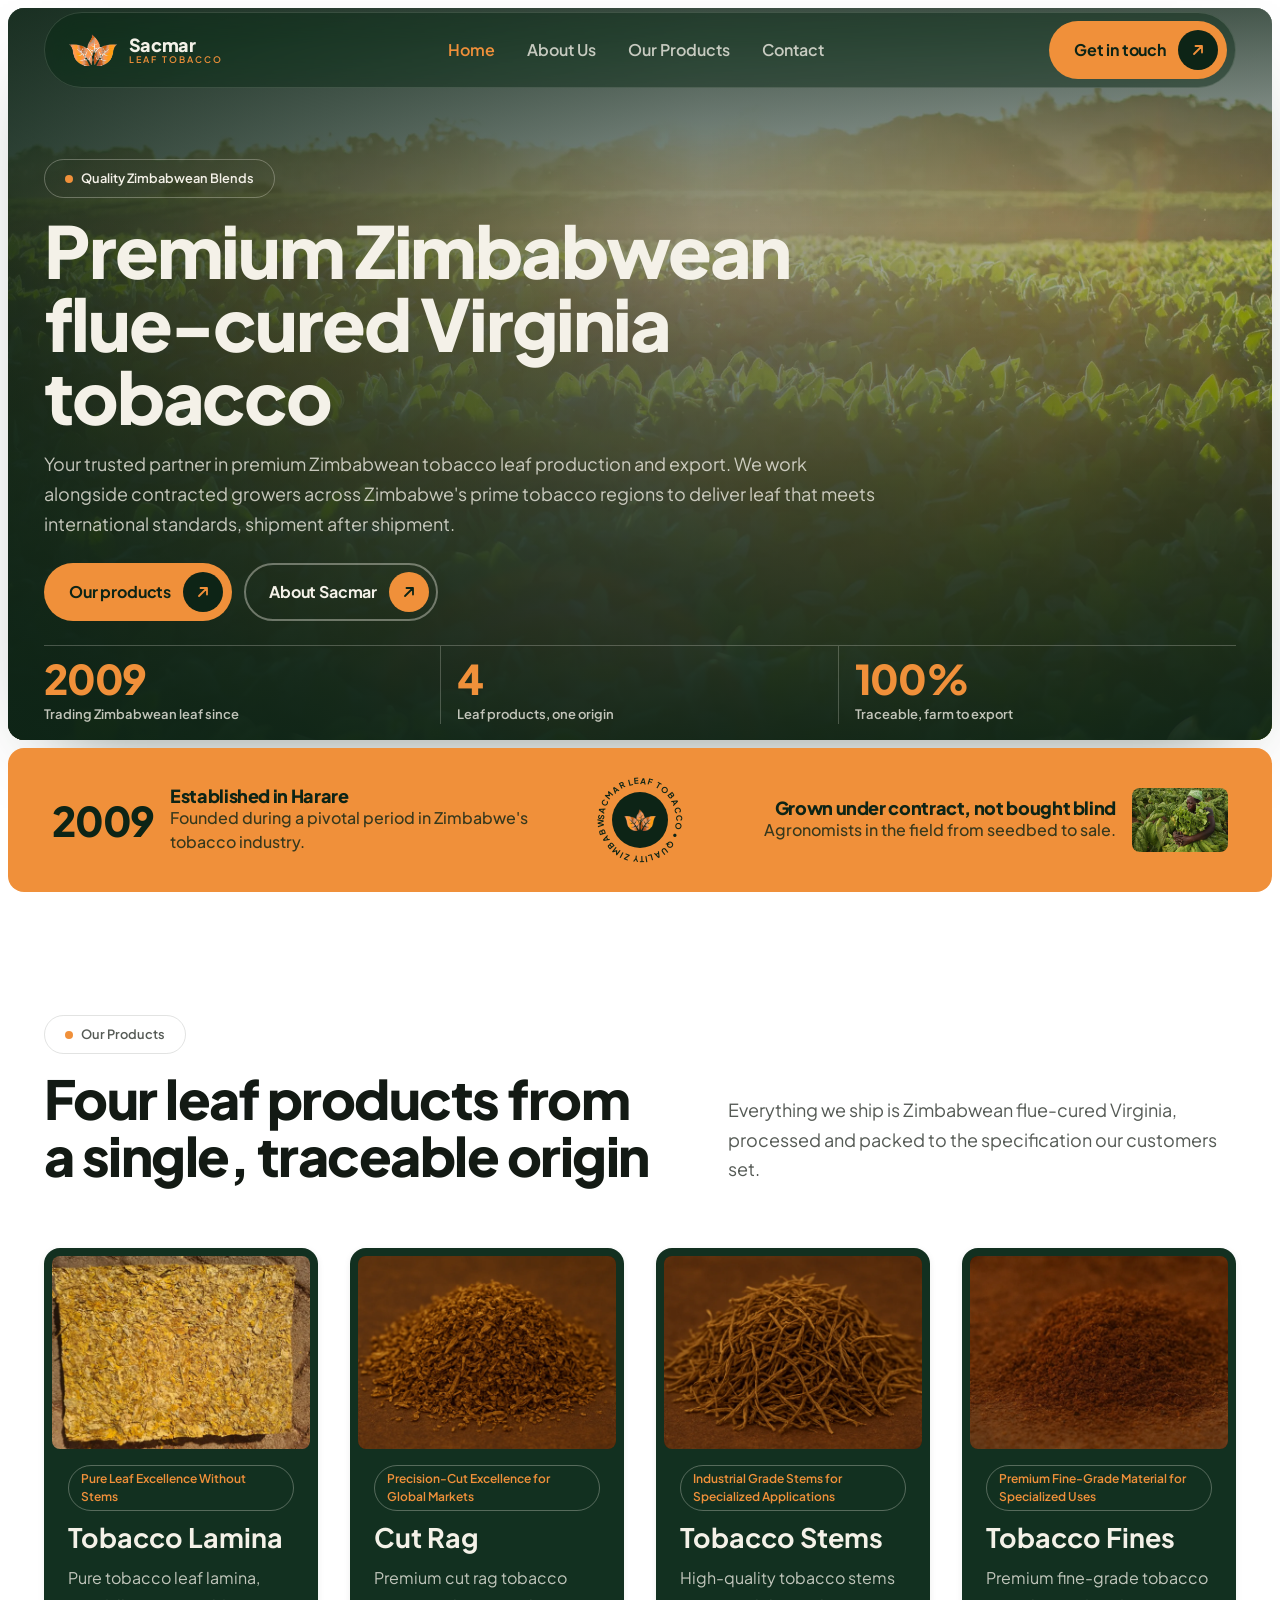
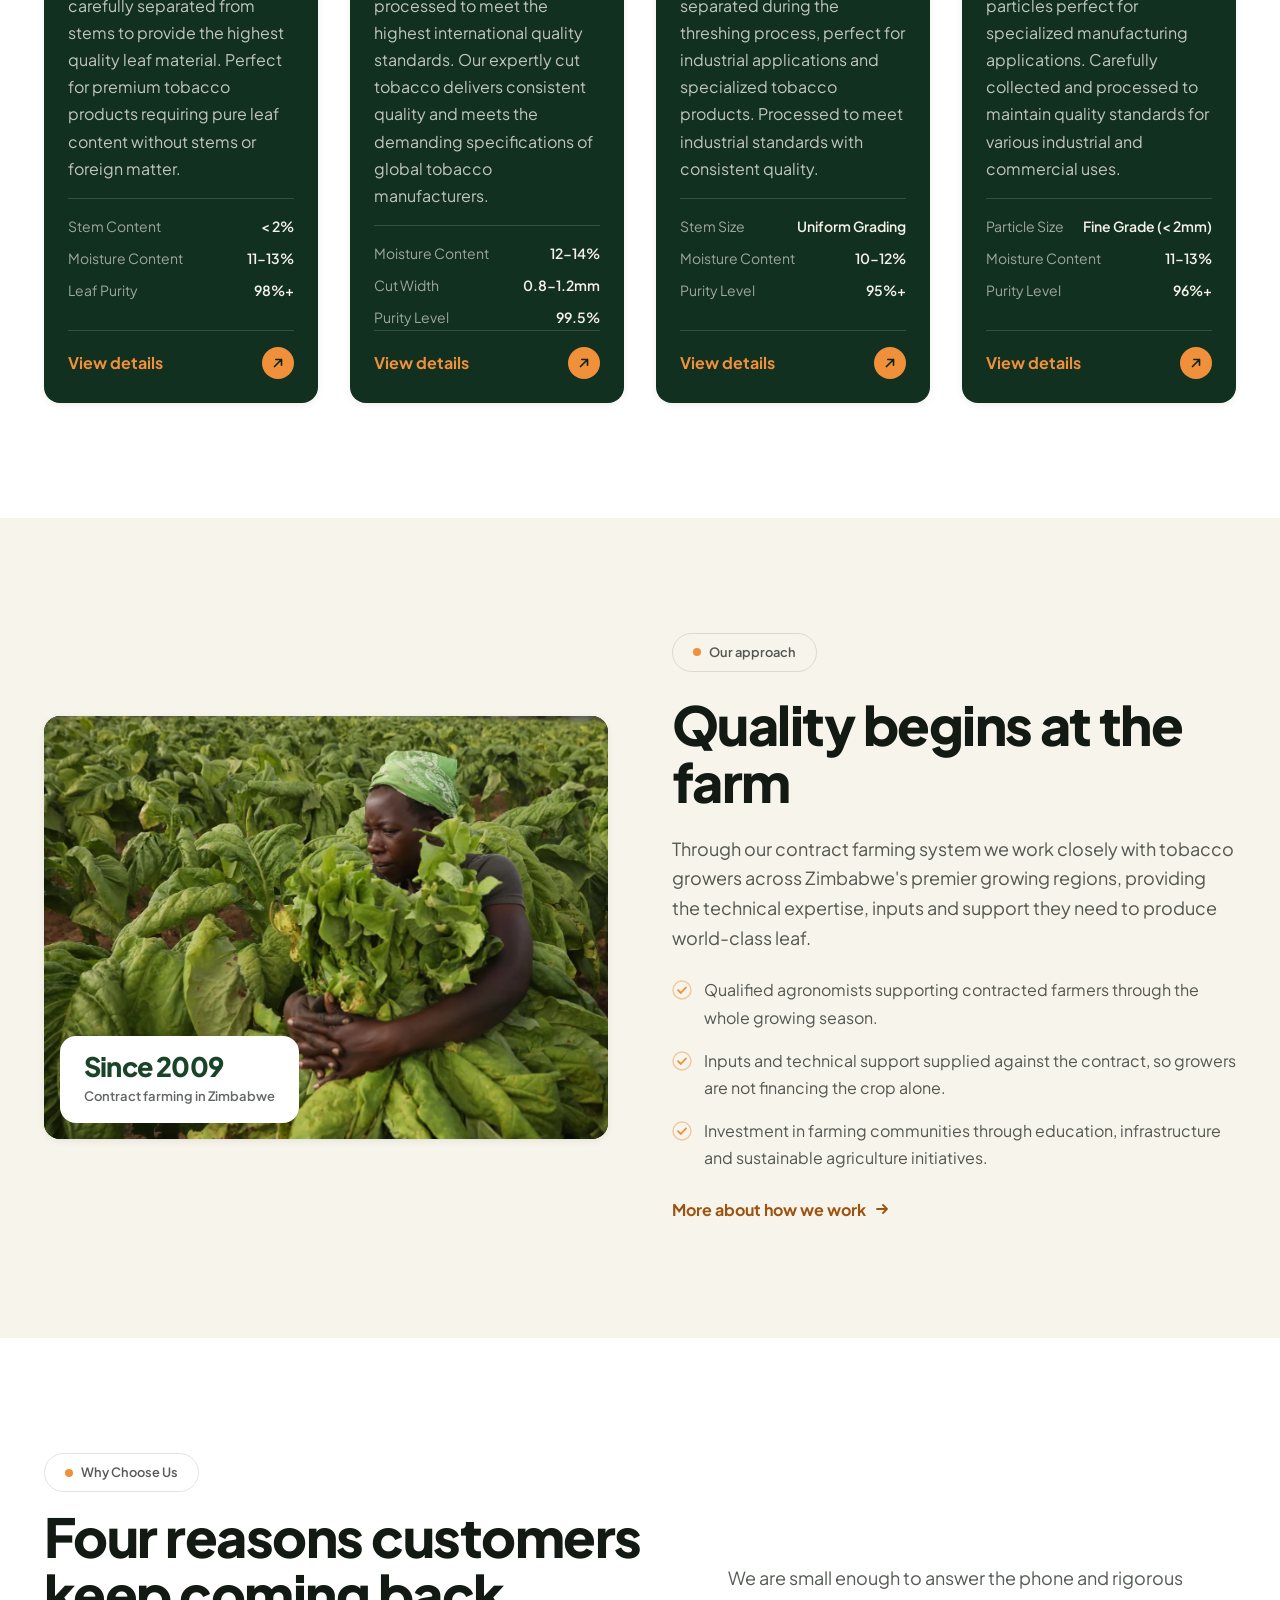
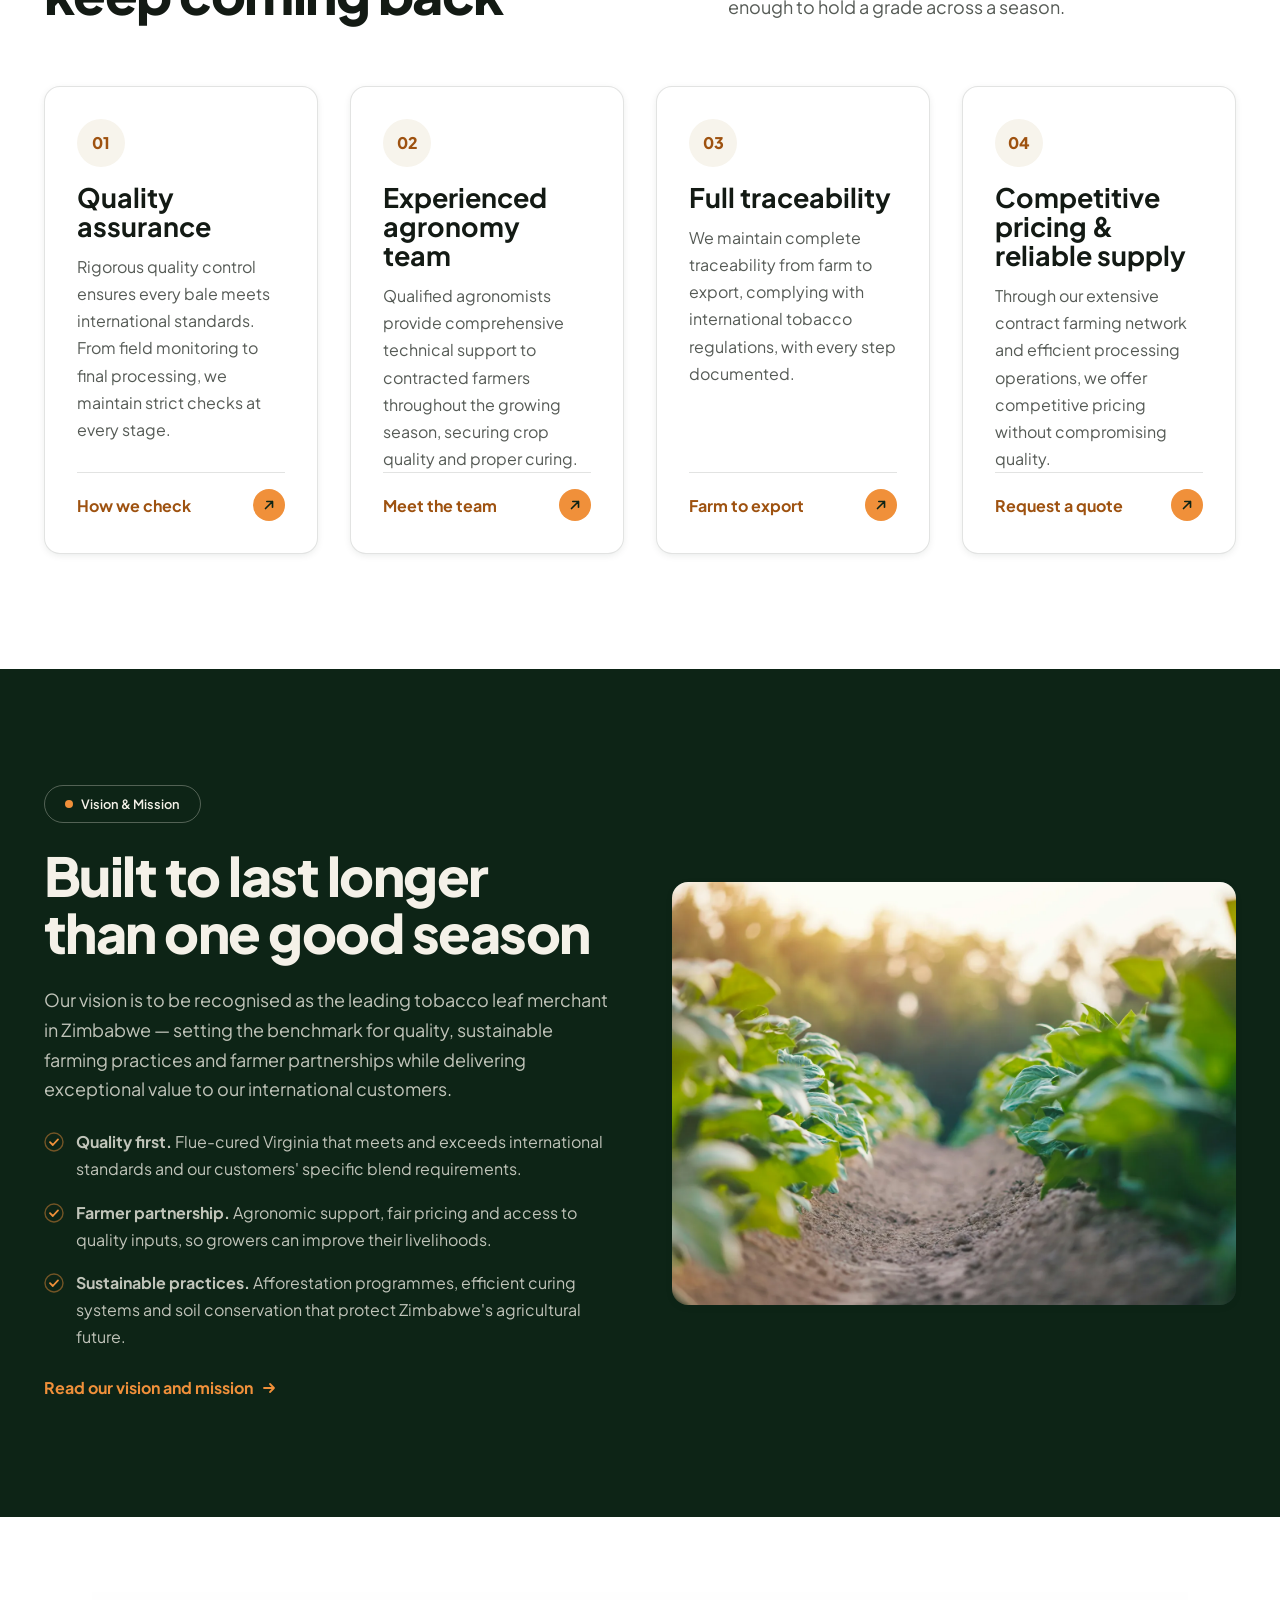
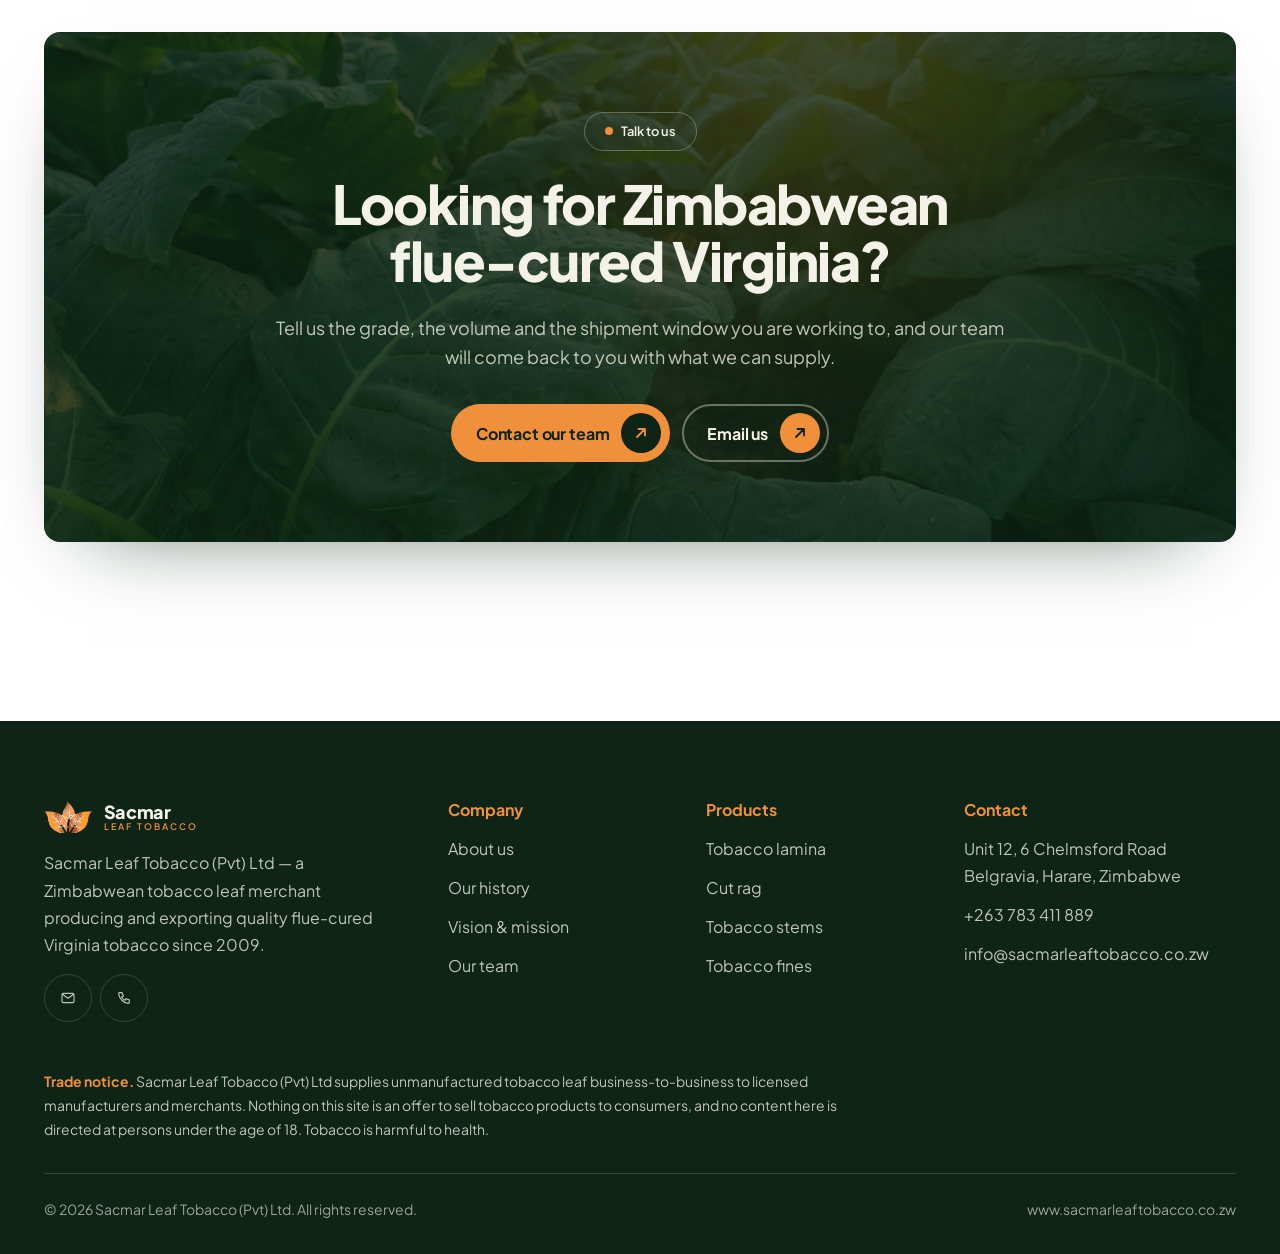
==== index.html @ 5bb14a69 "Sacmar Leaf Tobacco marketing site Static, dependency-free site (no build step). Eight pages: home, " ====
<!DOCTYPE html>
<html lang="en">
<head>
<meta charset="utf-8">
<meta name="viewport" content="width=device-width, initial-scale=1">
<title>Sacmar Leaf Tobacco — Quality Zimbabwean Blends</title>
<meta name="description" content="Sacmar Leaf Tobacco (Pvt) Ltd produces and exports premium Zimbabwean flue-cured Virginia tobacco — lamina, cut rag, stems and fines — through a contracted grower network. Established 2009.">
<meta name="theme-color" content="#0d2416">
<link rel="icon" href="assets/img/favicon.ico" sizes="any">
<link rel="icon" href="assets/img/favicon-32.png" type="image/png" sizes="32x32">
<link rel="apple-touch-icon" href="assets/img/apple-touch-icon.png">
<meta property="og:title" content="Sacmar Leaf Tobacco — Quality Zimbabwean Blends">
<meta property="og:description" content="Sacmar Leaf Tobacco (Pvt) Ltd produces and exports premium Zimbabwean flue-cured Virginia tobacco — lamina, cut rag, stems and fines — through a contracted grower network. Established 2009.">
<meta property="og:type" content="website">
<meta property="og:image" content="assets/img/og-image.png">
<meta name="twitter:card" content="summary_large_image">
<link rel="preconnect" href="https://fonts.googleapis.com">
<link rel="preconnect" href="https://fonts.gstatic.com" crossorigin>
<link href="https://fonts.googleapis.com/css2?family=Plus+Jakarta+Sans:wght@400;500;600;700;800&display=swap" rel="stylesheet">
<link rel="stylesheet" href="assets/css/styles.css">
</head>
<body>
<a class="skip-link" href="#main">Skip to content</a>

<header class="site-header">
  <div class="wrap">
    <div class="header-inner">
      <a class="brand" href="index.html" aria-label="Sacmar Leaf Tobacco — home">
        <img class="brand__mark" src="assets/img/logo-light.png" alt="" width="51" height="34">
        <span class="brand__text">
          <span class="brand__name">Sacmar</span>
          <span class="brand__sub">LEAF TOBACCO</span>
        </span>
      </a>
      <nav class="nav" aria-label="Primary">
        <a href="index.html" aria-current="page">Home</a>
        <a href="about.html">About Us</a>
        <a href="products.html">Our Products</a>
        <a href="contact.html">Contact</a>
      </nav>
      <a class="btn btn--ember header-cta" href="contact.html">Get in touch <span class="btn__ic"><svg width="14" height="14" viewBox="0 0 16 16" fill="none" aria-hidden="true"><path d="M4 12 12 4M12 4H5.5M12 4v6.5" stroke="currentColor" stroke-width="1.8" stroke-linecap="round" stroke-linejoin="round"/></svg></span></a>
      <button class="nav-toggle" type="button" aria-label="Menu" aria-expanded="false" aria-controls="mobile-nav"><span></span></button>
    </div>
  </div>
</header>

<nav class="mobile-nav" id="mobile-nav" aria-label="Mobile" aria-hidden="true">
  <a href="index.html">Home</a>
  <a href="about.html">About Us</a>
  <a href="products.html">Our Products</a>
  <a href="contact.html">Contact</a>
  <a class="btn btn--ember" href="contact.html">Get in touch <span class="btn__ic"><svg width="14" height="14" viewBox="0 0 16 16" fill="none" aria-hidden="true"><path d="M4 12 12 4M12 4H5.5M12 4v6.5" stroke="currentColor" stroke-width="1.8" stroke-linecap="round" stroke-linejoin="round"/></svg></span></a>
</nav>

<main id="main">

<div class="hero-stack">
<section class="hero">
  <div class="hero__panel">
    <picture>
      <source srcset="assets/img/photo/hero-field.webp" type="image/webp">
      <img class="hero__img" src="assets/img/photo/hero-field.jpg" alt="Tobacco crop at sunrise in Zimbabwe" width="2000" height="1125" fetchpriority="high">
    </picture>
    <div class="hero__scrim"></div>

    <div class="hero__body wrap">
      <span class="pill pill--onDark reveal">Quality Zimbabwean Blends</span>
      <h1 class="h1 reveal" data-d="1">Premium Zimbabwean flue-cured Virginia tobacco</h1>
      <p class="lede reveal" data-d="2">Your trusted partner in premium Zimbabwean tobacco leaf production and export. We work alongside contracted growers across Zimbabwe's prime tobacco regions to deliver leaf that meets international standards, shipment after shipment.</p>
      <div class="hero__actions reveal" data-d="3">
        <a class="btn btn--ember" href="products.html">Our products <span class="btn__ic"><svg width="14" height="14" viewBox="0 0 16 16" fill="none" aria-hidden="true"><path d="M4 12 12 4M12 4H5.5M12 4v6.5" stroke="currentColor" stroke-width="1.8" stroke-linecap="round" stroke-linejoin="round"/></svg></span></a>
        <a class="btn btn--outline" href="about.html">About Sacmar <span class="btn__ic"><svg width="14" height="14" viewBox="0 0 16 16" fill="none" aria-hidden="true"><path d="M4 12 12 4M12 4H5.5M12 4v6.5" stroke="currentColor" stroke-width="1.8" stroke-linecap="round" stroke-linejoin="round"/></svg></span></a>
      </div>
      <div class="statrail reveal" data-d="4">
        <div class="statrail__cell"><span class="statrail__n">2009</span><span class="statrail__l">Trading Zimbabwean leaf since</span></div>
        <div class="statrail__cell"><span class="statrail__n">4</span><span class="statrail__l">Leaf products, one origin</span></div>
        <div class="statrail__cell"><span class="statrail__n">100%</span><span class="statrail__l">Traceable, farm to export</span></div>
      </div>
    </div>


  </div>
</section>

<section class="band">
  <div class="wrap">
    <div class="band__inner">
      <div class="band__item">
        <span class="band__figure">2009</span>
        <div>
          <h3>Established in Harare</h3>
          <p>Founded during a pivotal period in Zimbabwe's tobacco industry.</p>
        </div>
      </div>

      <div class="seal" aria-hidden="true">
        <svg class="seal__ring" viewBox="0 0 106 106">
          <defs><path id="sealpath" d="M53,53 m-40,0 a40,40 0 1,1 80,0 a40,40 0 1,1 -80,0"/></defs>
          <text><textPath href="#sealpath" startOffset="0%">SACMAR LEAF TOBACCO • QUALITY ZIMBABWEAN BLENDS • </textPath></text>
        </svg>
        <div class="seal__core"><img src="assets/img/logo.webp" alt="" width="36" height="24"></div>
      </div>

      <div class="band__item band__item--end band__item--link">
        <div>
          <h3><a href="about.html">Grown under contract, not bought blind</a></h3>
          <p>Agronomists in the field from seedbed to sale.</p>
        </div>
        <picture>
          <source srcset="assets/img/photo/grower.webp" type="image/webp">
          <img class="band__thumb" src="assets/img/photo/grower.jpg" alt="" loading="lazy" width="1300" height="975">
        </picture>
      </div>
    </div>
  </div>
</section>
</div>

<section class="section bg-paper" id="products">
  <div class="wrap">
    <div class="sec-head sec-head--row">
      <div>
        <span class="pill reveal">Our Products</span>
        <h2 class="h2 reveal" data-d="1" style="margin-top:1rem">Four leaf products from a single, traceable origin</h2>
      </div>
      <p class="lede sec-head__aside reveal" data-d="2">Everything we ship is Zimbabwean flue-cured Virginia, processed and packed to the specification our customers set.</p>
    </div>

    <div class="grid grid--4">
      <article class="pcard pcard--link reveal" data-d="0" id="lamina">
        <div class="pcard__media">
          <picture>
            <source srcset="assets/img/photo/prod-lamina.webp" type="image/webp">
            <img src="assets/img/photo/prod-lamina.jpg" alt="Tobacco Lamina" loading="lazy" width="1100" height="825">
          </picture>
        </div>
        <div class="pcard__body">
          <span class="pcard__tag">Pure Leaf Excellence Without Stems</span>
          <h3><a class="stretch" href="product-lamina.html">Tobacco Lamina</a></h3>
          <p>Pure tobacco leaf lamina, carefully separated from stems to provide the highest quality leaf material. Perfect for premium tobacco products requiring pure leaf content without stems or foreign matter.</p>
          <dl><div><dt>Stem Content</dt><dd>< 2%</dd></div><div><dt>Moisture Content</dt><dd>11-13%</dd></div><div><dt>Leaf Purity</dt><dd>98%+</dd></div></dl>
          <span class="card__go"><span class="card__go-t">View details</span><span class="card__go-ic"><svg width="14" height="14" viewBox="0 0 16 16" fill="none" aria-hidden="true"><path d="M4 12 12 4M12 4H5.5M12 4v6.5" stroke="currentColor" stroke-width="1.9" stroke-linecap="round" stroke-linejoin="round"/></svg></span></span>
        </div>
      </article>
      <article class="pcard pcard--link reveal" data-d="1" id="cutrag">
        <div class="pcard__media">
          <picture>
            <source srcset="assets/img/photo/prod-cutrag.webp" type="image/webp">
            <img src="assets/img/photo/prod-cutrag.jpg" alt="Cut Rag" loading="lazy" width="1100" height="825">
          </picture>
        </div>
        <div class="pcard__body">
          <span class="pcard__tag">Precision-Cut Excellence for Global Markets</span>
          <h3><a class="stretch" href="product-cut-rag.html">Cut Rag</a></h3>
          <p>Premium cut rag tobacco processed to meet the highest international quality standards. Our expertly cut tobacco delivers consistent quality and meets the demanding specifications of global tobacco manufacturers.</p>
          <dl><div><dt>Moisture Content</dt><dd>12-14%</dd></div><div><dt>Cut Width</dt><dd>0.8-1.2mm</dd></div><div><dt>Purity Level</dt><dd>99.5%</dd></div></dl>
          <span class="card__go"><span class="card__go-t">View details</span><span class="card__go-ic"><svg width="14" height="14" viewBox="0 0 16 16" fill="none" aria-hidden="true"><path d="M4 12 12 4M12 4H5.5M12 4v6.5" stroke="currentColor" stroke-width="1.9" stroke-linecap="round" stroke-linejoin="round"/></svg></span></span>
        </div>
      </article>
      <article class="pcard pcard--link reveal" data-d="2" id="stems">
        <div class="pcard__media">
          <picture>
            <source srcset="assets/img/photo/prod-stems.webp" type="image/webp">
            <img src="assets/img/photo/prod-stems.jpg" alt="Tobacco Stems" loading="lazy" width="1100" height="825">
          </picture>
        </div>
        <div class="pcard__body">
          <span class="pcard__tag">Industrial Grade Stems for Specialized Applications</span>
          <h3><a class="stretch" href="product-stems.html">Tobacco Stems</a></h3>
          <p>High-quality tobacco stems separated during the threshing process, perfect for industrial applications and specialized tobacco products. Processed to meet industrial standards with consistent quality.</p>
          <dl><div><dt>Stem Size</dt><dd>Uniform Grading</dd></div><div><dt>Moisture Content</dt><dd>10-12%</dd></div><div><dt>Purity Level</dt><dd>95%+</dd></div></dl>
          <span class="card__go"><span class="card__go-t">View details</span><span class="card__go-ic"><svg width="14" height="14" viewBox="0 0 16 16" fill="none" aria-hidden="true"><path d="M4 12 12 4M12 4H5.5M12 4v6.5" stroke="currentColor" stroke-width="1.9" stroke-linecap="round" stroke-linejoin="round"/></svg></span></span>
        </div>
      </article>
      <article class="pcard pcard--link reveal" data-d="3" id="fines">
        <div class="pcard__media">
          <picture>
            <source srcset="assets/img/photo/prod-fines.webp" type="image/webp">
            <img src="assets/img/photo/prod-fines.jpg" alt="Tobacco Fines" loading="lazy" width="1100" height="825">
          </picture>
        </div>
        <div class="pcard__body">
          <span class="pcard__tag">Premium Fine-Grade Material for Specialized Uses</span>
          <h3><a class="stretch" href="product-fines.html">Tobacco Fines</a></h3>
          <p>Premium fine-grade tobacco particles perfect for specialized manufacturing applications. Carefully collected and processed to maintain quality standards for various industrial and commercial uses.</p>
          <dl><div><dt>Particle Size</dt><dd>Fine Grade (< 2mm)</dd></div><div><dt>Moisture Content</dt><dd>11-13%</dd></div><div><dt>Purity Level</dt><dd>96%+</dd></div></dl>
          <span class="card__go"><span class="card__go-t">View details</span><span class="card__go-ic"><svg width="14" height="14" viewBox="0 0 16 16" fill="none" aria-hidden="true"><path d="M4 12 12 4M12 4H5.5M12 4v6.5" stroke="currentColor" stroke-width="1.9" stroke-linecap="round" stroke-linejoin="round"/></svg></span></span>
        </div>
      </article>
    </div>
  </div>
</section>

<section class="section bg-cream">
  <div class="wrap">
    <div class="split">
      <div class="split__media reveal">
        <picture>
          <source srcset="assets/img/photo/grower.webp" type="image/webp">
          <img src="assets/img/photo/grower.jpg" alt="A contracted grower among the tobacco crop" loading="lazy" width="1300" height="975">
        </picture>
        <div class="chip"><b>Since 2009</b><span>Contract farming in Zimbabwe</span></div>
      </div>
      <div class="split__body">
        <span class="pill reveal">Our approach</span>
        <h2 class="h2 reveal" data-d="1">Quality begins at the farm</h2>
        <p class="lede reveal" data-d="2">Through our contract farming system we work closely with tobacco growers across Zimbabwe's premier growing regions, providing the technical expertise, inputs and support they need to produce world-class leaf.</p>
        <ul class="checks reveal" data-d="3">
          <li><svg width="20" height="20" viewBox="0 0 20 20" fill="none" aria-hidden="true"><circle cx="10" cy="10" r="9" stroke="currentColor" stroke-width="1.4" opacity=".45"/><path d="M6 10.2 8.8 13 14 7.4" stroke="currentColor" stroke-width="1.8" stroke-linecap="round" stroke-linejoin="round"/></svg><span>Qualified agronomists supporting contracted farmers through the whole growing season.</span></li>
          <li><svg width="20" height="20" viewBox="0 0 20 20" fill="none" aria-hidden="true"><circle cx="10" cy="10" r="9" stroke="currentColor" stroke-width="1.4" opacity=".45"/><path d="M6 10.2 8.8 13 14 7.4" stroke="currentColor" stroke-width="1.8" stroke-linecap="round" stroke-linejoin="round"/></svg><span>Inputs and technical support supplied against the contract, so growers are not financing the crop alone.</span></li>
          <li><svg width="20" height="20" viewBox="0 0 20 20" fill="none" aria-hidden="true"><circle cx="10" cy="10" r="9" stroke="currentColor" stroke-width="1.4" opacity=".45"/><path d="M6 10.2 8.8 13 14 7.4" stroke="currentColor" stroke-width="1.8" stroke-linecap="round" stroke-linejoin="round"/></svg><span>Investment in farming communities through education, infrastructure and sustainable agriculture initiatives.</span></li>
        </ul>
        <p class="reveal" data-d="4"><a class="link-arrow" href="about.html">More about how we work <svg width="16" height="16" viewBox="0 0 16 16" fill="none" aria-hidden="true"><path d="M3 8h10m0 0-4-4m4 4-4 4" stroke="currentColor" stroke-width="1.8" stroke-linecap="round" stroke-linejoin="round"/></svg></a></p>
      </div>
    </div>
  </div>
</section>

<section class="section bg-paper">
  <div class="wrap">
    <div class="sec-head sec-head--row">
      <div>
        <span class="pill reveal">Why Choose Us</span>
        <h2 class="h2 reveal" data-d="1" style="margin-top:1rem">Four reasons customers keep coming back</h2>
      </div>
      <p class="lede sec-head__aside reveal" data-d="2">We are small enough to answer the phone and rigorous enough to hold a grade across a season.</p>
    </div>

    <div class="grid grid--4">
      <article class="card card--link reveal"><span class="card__n">01</span><h3><a class="stretch" href="products.html#quality">Quality assurance</a></h3><p>Rigorous quality control ensures every bale meets international standards. From field monitoring to final processing, we maintain strict checks at every stage.</p><span class="card__go"><span class="card__go-t">How we check</span><span class="card__go-ic"><svg width="14" height="14" viewBox="0 0 16 16" fill="none" aria-hidden="true"><path d="M4 12 12 4M12 4H5.5M12 4v6.5" stroke="currentColor" stroke-width="1.9" stroke-linecap="round" stroke-linejoin="round"/></svg></span></span></article>
      <article class="card card--link reveal" data-d="1"><span class="card__n">02</span><h3><a class="stretch" href="about.html#team">Experienced agronomy team</a></h3><p>Qualified agronomists provide comprehensive technical support to contracted farmers throughout the growing season, securing crop quality and proper curing.</p><span class="card__go"><span class="card__go-t">Meet the team</span><span class="card__go-ic"><svg width="14" height="14" viewBox="0 0 16 16" fill="none" aria-hidden="true"><path d="M4 12 12 4M12 4H5.5M12 4v6.5" stroke="currentColor" stroke-width="1.9" stroke-linecap="round" stroke-linejoin="round"/></svg></span></span></article>
      <article class="card card--link reveal" data-d="2"><span class="card__n">03</span><h3><a class="stretch" href="products.html#quality">Full traceability</a></h3><p>We maintain complete traceability from farm to export, complying with international tobacco regulations, with every step documented.</p><span class="card__go"><span class="card__go-t">Farm to export</span><span class="card__go-ic"><svg width="14" height="14" viewBox="0 0 16 16" fill="none" aria-hidden="true"><path d="M4 12 12 4M12 4H5.5M12 4v6.5" stroke="currentColor" stroke-width="1.9" stroke-linecap="round" stroke-linejoin="round"/></svg></span></span></article>
      <article class="card card--link reveal" data-d="3"><span class="card__n">04</span><h3><a class="stretch" href="contact.html">Competitive pricing &amp; reliable supply</a></h3><p>Through our extensive contract farming network and efficient processing operations, we offer competitive pricing without compromising quality.</p><span class="card__go"><span class="card__go-t">Request a quote</span><span class="card__go-ic"><svg width="14" height="14" viewBox="0 0 16 16" fill="none" aria-hidden="true"><path d="M4 12 12 4M12 4H5.5M12 4v6.5" stroke="currentColor" stroke-width="1.9" stroke-linecap="round" stroke-linejoin="round"/></svg></span></span></article>
    </div>
  </div>
</section>

<section class="section bg-green" id="vision">
  <div class="wrap">
    <div class="split split--rev">
      <div class="split__media reveal">
        <picture>
          <source srcset="assets/img/photo/crop-rows.webp" type="image/webp">
          <img src="assets/img/photo/crop-rows.jpg" alt="Rows of tobacco under cultivation" loading="lazy" width="1400" height="1050">
        </picture>
      </div>
      <div class="split__body">
        <span class="pill pill--onDark reveal">Vision &amp; Mission</span>
        <h2 class="h2 reveal" data-d="1">Built to last longer than one good season</h2>
        <p class="lede reveal" data-d="2">Our vision is to be recognised as the leading tobacco leaf merchant in Zimbabwe — setting the benchmark for quality, sustainable farming practices and farmer partnerships while delivering exceptional value to our international customers.</p>
        <ul class="checks reveal" data-d="3">
          <li><svg width="20" height="20" viewBox="0 0 20 20" fill="none" aria-hidden="true"><circle cx="10" cy="10" r="9" stroke="currentColor" stroke-width="1.4" opacity=".45"/><path d="M6 10.2 8.8 13 14 7.4" stroke="currentColor" stroke-width="1.8" stroke-linecap="round" stroke-linejoin="round"/></svg><span><strong>Quality first.</strong> Flue-cured Virginia that meets and exceeds international standards and our customers' specific blend requirements.</span></li>
          <li><svg width="20" height="20" viewBox="0 0 20 20" fill="none" aria-hidden="true"><circle cx="10" cy="10" r="9" stroke="currentColor" stroke-width="1.4" opacity=".45"/><path d="M6 10.2 8.8 13 14 7.4" stroke="currentColor" stroke-width="1.8" stroke-linecap="round" stroke-linejoin="round"/></svg><span><strong>Farmer partnership.</strong> Agronomic support, fair pricing and access to quality inputs, so growers can improve their livelihoods.</span></li>
          <li><svg width="20" height="20" viewBox="0 0 20 20" fill="none" aria-hidden="true"><circle cx="10" cy="10" r="9" stroke="currentColor" stroke-width="1.4" opacity=".45"/><path d="M6 10.2 8.8 13 14 7.4" stroke="currentColor" stroke-width="1.8" stroke-linecap="round" stroke-linejoin="round"/></svg><span><strong>Sustainable practices.</strong> Afforestation programmes, efficient curing systems and soil conservation that protect Zimbabwe's agricultural future.</span></li>
        </ul>
        <p class="reveal" data-d="4"><a class="link-arrow" href="about.html#vision">Read our vision and mission <svg width="16" height="16" viewBox="0 0 16 16" fill="none" aria-hidden="true"><path d="M3 8h10m0 0-4-4m4 4-4 4" stroke="currentColor" stroke-width="1.8" stroke-linecap="round" stroke-linejoin="round"/></svg></a></p>
      </div>
    </div>
  </div>
</section>

<section class="section">
  <div class="wrap">
    <div class="cta reveal">
      <img class="cta__bg" src="assets/img/photo/crop-sun.jpg" alt="" aria-hidden="true" loading="lazy">
      <div class="cta__inner">
        <span class="pill pill--onDark">Talk to us</span>
        <h2 class="h2">Looking for Zimbabwean flue-cured Virginia?</h2>
        <p class="lede">Tell us the grade, the volume and the shipment window you are working to, and our team will come back to you with what we can supply.</p>
        <div class="cta__actions">
          <a class="btn btn--ember" href="contact.html">Contact our team <span class="btn__ic"><svg width="14" height="14" viewBox="0 0 16 16" fill="none" aria-hidden="true"><path d="M4 12 12 4M12 4H5.5M12 4v6.5" stroke="currentColor" stroke-width="1.8" stroke-linecap="round" stroke-linejoin="round"/></svg></span></a>
          <a class="btn btn--outline" href="mailto:info@sacmarleaftobacco.co.zw">Email us <span class="btn__ic"><svg width="14" height="14" viewBox="0 0 16 16" fill="none" aria-hidden="true"><path d="M4 12 12 4M12 4H5.5M12 4v6.5" stroke="currentColor" stroke-width="1.8" stroke-linecap="round" stroke-linejoin="round"/></svg></span></a>
        </div>
      </div>
    </div>
  </div>
</section>

</main>

<footer class="site-footer">
  <div class="wrap">
    <div class="footer-grid">
      <div class="footer-brand">
        <a class="brand" href="index.html" aria-label="Sacmar Leaf Tobacco — home">
        <img class="brand__mark" src="assets/img/logo-light.png" alt="" width="51" height="34">
        <span class="brand__text">
          <span class="brand__name">Sacmar</span>
          <span class="brand__sub">LEAF TOBACCO</span>
        </span>
      </a>
        <p>Sacmar Leaf Tobacco (Pvt) Ltd — a Zimbabwean tobacco leaf merchant producing and exporting quality flue-cured Virginia tobacco since 2009.</p>
        <div class="socials">
          <a href="mailto:info@sacmarleaftobacco.co.zw" aria-label="Email"><svg width="16" height="16" viewBox="0 0 24 24" fill="none" stroke="currentColor" stroke-width="1.7" aria-hidden="true"><rect x="3" y="5" width="18" height="14" rx="2"/><path d="m3.5 6.5 8.5 6 8.5-6"/></svg></a>
          <a href="tel:+263783411889" aria-label="Telephone"><svg width="16" height="16" viewBox="0 0 24 24" fill="none" stroke="currentColor" stroke-width="1.7" aria-hidden="true"><path d="M5 4h4l2 5-2.5 1.5a11 11 0 0 0 5 5L15 13l5 2v4a1 1 0 0 1-1.1 1A16 16 0 0 1 4 5.1 1 1 0 0 1 5 4Z"/></svg></a>
        </div>
      </div>

      <div class="footer-col">
        <h4>Company</h4>
        <ul>
          <li><a href="about.html">About us</a></li>
          <li><a href="about.html#history">Our history</a></li>
          <li><a href="about.html#vision">Vision &amp; mission</a></li>
          <li><a href="about.html#team">Our team</a></li>
        </ul>
      </div>

      <div class="footer-col">
        <h4>Products</h4>
        <ul>
          <li><a href="product-lamina.html">Tobacco lamina</a></li>
          <li><a href="product-cut-rag.html">Cut rag</a></li>
          <li><a href="product-stems.html">Tobacco stems</a></li>
          <li><a href="product-fines.html">Tobacco fines</a></li>
        </ul>
      </div>

      <div class="footer-col">
        <h4>Contact</h4>
        <ul>
          <li><a href="https://www.google.com/maps/search/?api=1&amp;query=Unit+12+6+Chelmsford+Road+Belgravia+Harare+Zimbabwe" target="_blank" rel="noopener">Unit 12, 6 Chelmsford Road<br>Belgravia, Harare, Zimbabwe</a></li>
          <li><a href="tel:+263783411889">+263 783 411 889</a></li>
          <li><a href="mailto:info@sacmarleaftobacco.co.zw">info@sacmarleaftobacco.co.zw</a></li>
        </ul>
      </div>
    </div>

    <p class="footer-legal"><strong>Trade notice.</strong> Sacmar Leaf Tobacco (Pvt) Ltd supplies unmanufactured tobacco leaf business-to-business to licensed manufacturers and merchants. Nothing on this site is an offer to sell tobacco products to consumers, and no content here is directed at persons under the age of 18. Tobacco is harmful to health.</p>

    <div class="footer-bottom">
      <p>&copy; <span data-year>2026</span> Sacmar Leaf Tobacco (Pvt) Ltd. All rights reserved.</p>
      <p><a href="https://www.sacmarleaftobacco.co.zw" target="_blank" rel="noopener">www.sacmarleaftobacco.co.zw</a></p>
    </div>
  </div>
</footer>

<script src="assets/js/main.js" defer></script>
</body>
</html>
---- assets/css/styles.css ----
/* ==========================================================================
   SACMAR LEAF TOBACCO — governed design system
   --------------------------------------------------------------------------
   Three laws:
     1. One scale      — every space/size/radius resolves to the 4/8-pt spine.
     2. One axis       — every block balances around a clear alignment edge.
     3. One repetition — a card/button/pill behaves identically everywhere.

   Adapted from the reference spec: the governance (spine, frame, rhythm,
   tiers, tokens, radii family, icon ladder, guardrails) is implemented as
   written. Palette stays Sacmar (forest green + logo ember) and the display
   face stays a bold sans, so the type tiers keep the reference's *relationship*
   — as size drops, weight rises and tracking loosens — inside this brand's
   register rather than copying a serif's 300 weight.
   ========================================================================== */

:root {
  /* ---------------------------------------------------- 1 · the spine ---- */
  --s-1: 4px;    --s-2: 8px;    --s-3: 12px;   --s-4: 16px;   --s-5: 20px;
  --s-6: 24px;   --s-8: 32px;   --s-10: 40px;  --s-12: 48px;
  --s-14: 56px;  --s-16: 64px;  --s-20: 80px;  --s-24: 96px;

  /* ------------------------------------------------- 2 · the page frame -- */
  --frame-max: 1440px;
  --frame-pad: clamp(1.5rem, 4vw, 2.75rem);       /* 24 → 44px breathing margin */

  /* --------------------------------------------- 3 · vertical rhythm ----- */
  --section-pad-y:    clamp(3.5rem, 9vw, 10rem);  /* 56 → 160px */
  --section-pad-y-lg: clamp(4.5rem, 13vw, 13rem); /* 72 → 208px */

  --rhythm-eyebrow-heading:   var(--s-6);   /* 24 */
  --rhythm-heading-lead:      var(--s-6);   /* 24 */
  --rhythm-lead-cta:          var(--s-8);   /* 32 */
  --rhythm-header-content:    var(--s-12);  /* 48 mobile */
  --rhythm-header-content-lg: var(--s-16);  /* 64 desktop */
  --rhythm-card-title-desc:   var(--s-3);   /* 12 */
  --gutter:    var(--s-6);                  /* 24 mobile */
  --gutter-lg: var(--s-8);                  /* 32 desktop */

  /* ------------------------------------------------- 5 · type tiers ------ */
  --fs-display-hero: clamp(1.8125rem, 5.6vw, 4.75rem);  /* 29 → 76 */
  --fs-display-xl:   clamp(2.125rem, 4.2vw, 3.75rem);   /* 34 → 60 */
  --fs-display-lg:   clamp(1.875rem, 2.9vw, 2.625rem);  /* 30 → 42 */
  --fs-display-md:   clamp(1.625rem, 2.1vw, 2.125rem);  /* 26 → 34 */
  --fs-body:    1rem;      /* 16 — never smaller on mobile */
  --fs-body-lg: 1.125rem;  /* 18 */
  --fs-body-xl: 1.25rem;   /* 20 */

  /* ------------------------------- 6 · component interior padding -------- */
  --pad-pill-y: var(--s-3);  --pad-pill-x: var(--s-5);
  --pad-btn-y:  var(--s-2);  --pad-btn-x:  var(--s-6);
  --btn-h: var(--s-14);                    /* one button height, site-wide */
  --pad-card:    var(--s-6);               /* 24 mobile */
  --pad-card-md: var(--s-8);               /* 32 */
  --pad-card-lg: var(--s-12);              /* 48 */

  /* ------------------------------------------ 7 · radii & shadows -------- */
  /* One family: 8 (nested) · 16 (cards & panels) · full (pills). Nothing else. */
  --r-nested: var(--s-2);
  --r-card:   var(--s-4);
  --r-pill:   999px;

  --shadow-card:      0 2px 8px -2px rgba(13,36,22,.12);
  --shadow-card-lift: 0 16px 40px -24px rgba(13,36,22,.45);
  --shadow-hero:      0 32px 80px -48px rgba(13,36,22,.7);

  /* ------------------------------------------- 8 · the icon ladder ------- */
  --icon-inline: 14px;  --icon-cta: 16px;  --icon-ui: 20px;  --icon-feature: 24px;

  /* ------------------------------------------------------- palette ------- */
  --g-900: #0d2416;  --g-800: #123020;  --g-700: #1a4429;  --g-600: #235536;
  --ember: #f0903a;  --ember-lt: #f7b073;
  --ember-ink: #9e5210;                    /* accent text on light: 5.6:1 */

  --paper: #ffffff;  --cream: #f7f4ec;  --cream-2: #efeadd;
  --ink: #131a14;    --ink-2: rgba(19,26,20,.72);  --ink-3: rgba(19,26,20,.66);
  --on-dark: #f4f1e8;
  --on-dark-2: rgba(244,241,232,.78);
  --on-dark-3: rgba(244,241,232,.62);
  --rule: rgba(19,26,20,.12);
  --rule-dark: rgba(244,241,232,.16);

  --font: "Plus Jakarta Sans", -apple-system, BlinkMacSystemFont, "Segoe UI", Roboto, Helvetica, Arial, sans-serif;
  --ease: cubic-bezier(.22,.61,.36,1);
  --ease-out: cubic-bezier(.16,1,.3,1);
}

/* --------------------------------------------------------------- reset -- */
*, *::before, *::after { box-sizing: border-box; }
* { margin: 0; }
html { -webkit-text-size-adjust: 100%; scroll-behavior: smooth; }
@media (prefers-reduced-motion: reduce) { html { scroll-behavior: auto; } }

body {
  font-family: var(--font);
  font-size: var(--fs-body); line-height: 1.7;
  color: var(--ink); background: var(--paper);
  -webkit-font-smoothing: antialiased;
  overflow-x: hidden;
}
img, svg, video { display: block; max-width: 100%; }
img { height: auto; }
a { color: inherit; text-decoration: none; }
button, input, textarea, select { font: inherit; color: inherit; }
ul, ol { list-style: none; padding: 0; }
::selection { background: var(--ember); color: var(--g-900); }
:focus-visible { outline: 2px solid var(--ember); outline-offset: var(--s-1); border-radius: var(--r-nested); }

.skip-link {
  position: absolute; left: -9999px; top: 0; z-index: 999;
  background: var(--ember); color: var(--g-900);
  padding: var(--s-3) var(--s-6); font-weight: 700;
  border-radius: 0 0 var(--r-nested) 0;
}
.skip-link:focus { left: 0; top: 0; }

/* ================================================ 2 · THE PAGE FRAME ==== */
.wrap {
  width: 100%; max-width: var(--frame-max);
  margin-inline: auto; padding-inline: var(--frame-pad);
}
.wrap--narrow { max-width: 900px; }

/* ============================================== 3 · VERTICAL RHYTHM ==== */
.section    { padding-block: var(--section-pad-y); position: relative; }
.section-lg { padding-block: var(--section-pad-y-lg); position: relative; }

.bg-paper { background: var(--paper); }
.bg-cream { background: var(--cream); }
.bg-green { background: var(--g-900); color: var(--on-dark); }
.bg-green-2 { background: var(--g-800); color: var(--on-dark); }

/* ================================================= 5 · TYPE TIERS ====== */
h1, h2, h3, h4 { font-weight: 700; line-height: 1.08; }
.h1 { font-size: var(--fs-display-hero); font-weight: 800; letter-spacing: -.03em;  line-height: 1.02; }
.h2 { font-size: var(--fs-display-xl);   font-weight: 800; letter-spacing: -.028em; line-height: 1.06; }
.h3 { font-size: var(--fs-display-lg);   font-weight: 700; letter-spacing: -.022em; line-height: 1.1; }
.h4 { font-size: var(--fs-display-md);   font-weight: 700; letter-spacing: -.018em; line-height: 1.15; }

.lede { font-size: var(--fs-body-lg); line-height: 1.65; color: var(--ink-2); }
.bg-green .lede, .bg-green-2 .lede, .hero .lede, .page-top .lede, .cta .lede { color: var(--on-dark-2); }
.muted { color: var(--ink-2); }
.bg-green .muted, .bg-green-2 .muted { color: var(--on-dark-2); }

/* semantic rhythm, applied ------------------------------------------------ */
.pill + .h1, .pill + .h2, .pill + .h3, .pill + h1, .pill + h2 { margin-top: var(--rhythm-eyebrow-heading); }
.h1 + .lede, .h2 + .lede, .h3 + .lede { margin-top: var(--rhythm-heading-lead); }
.lede + .hero__actions, .lede + .btn-row { margin-top: var(--rhythm-lead-cta); }

/* ============================================= 6 · PILLS & BUTTONS ===== */
.pill {
  display: inline-flex; align-items: center; gap: var(--s-2);
  padding: var(--pad-pill-y) var(--pad-pill-x);
  border: 1px solid var(--rule); border-radius: var(--r-pill);
  font-size: .8rem; font-weight: 600; line-height: 1;
  color: var(--ink-2); background: transparent;
}
.pill::before { content: ""; width: var(--s-2); height: var(--s-2); border-radius: var(--r-pill); background: var(--ember); flex: none; }
.pill--onDark { border-color: rgba(244,241,232,.3); color: var(--on-dark); }

/* One height for every button. The outline variant subtracts its extra 1px of
   border from the padding, so solid and outline align to the pixel. */
.btn {
  display: inline-flex; align-items: center; justify-content: center; gap: var(--s-3);
  min-height: var(--btn-h);
  padding: var(--pad-btn-y) var(--pad-btn-y) var(--pad-btn-y) var(--pad-btn-x);
  border: 1px solid transparent; border-radius: var(--r-pill);
  font-size: var(--fs-body); font-weight: 700; letter-spacing: -.01em;
  white-space: nowrap; cursor: pointer;
  transition: background .3s var(--ease), color .3s var(--ease),
              border-color .3s var(--ease), transform .3s var(--ease);
}
.btn--outline, .btn--outlineInk {
  border-width: 2px;
  padding: calc(var(--pad-btn-y) - 1px) calc(var(--pad-btn-y) - 1px)
           calc(var(--pad-btn-y) - 1px) calc(var(--pad-btn-x) - 1px);
}
.btn__ic {
  width: var(--s-10); height: var(--s-10); flex: none; border-radius: var(--r-pill);
  display: grid; place-items: center; transition: transform .35s var(--ease);
}
.btn__ic svg { width: var(--icon-cta); height: var(--icon-cta); }
.btn:hover { transform: translateY(-2px); }
.btn:hover .btn__ic { transform: rotate(45deg); }

.btn--green { background: var(--g-700); color: var(--on-dark); }
.btn--green .btn__ic { background: var(--ember); color: var(--g-900); }
.btn--green:hover { background: var(--g-600); }
.btn--ember { background: var(--ember); color: var(--g-900); }
.btn--ember .btn__ic { background: var(--g-900); color: var(--ember); }
.btn--ember:hover { background: var(--ember-lt); }
.btn--outline { background: transparent; border-color: rgba(244,241,232,.38); color: var(--on-dark); }
.btn--outline .btn__ic { background: var(--ember); color: var(--g-900); }
.btn--outline:hover { border-color: var(--ember); }
.btn--outlineInk { background: transparent; border-color: var(--rule); color: var(--ink); }
.btn--outlineInk .btn__ic { background: var(--g-900); color: var(--ember); }
.btn--outlineInk:hover { border-color: var(--g-900); }

.btn-row { display: flex; flex-wrap: wrap; gap: var(--s-3); }

.link-arrow {
  display: inline-flex; align-items: center; gap: var(--s-2);
  font-weight: 700; font-size: var(--fs-body); color: var(--ember-ink);
  transition: gap .3s var(--ease);
}
.bg-green .link-arrow, .bg-green-2 .link-arrow { color: var(--ember); }
.link-arrow:hover { gap: var(--s-3); }
.link-arrow svg { width: var(--icon-cta); height: var(--icon-cta); }

/* ==================================================== 9 · TOP NAV ====== */
.site-header { position: fixed; inset: 0 0 auto 0; z-index: 100; padding-top: var(--s-3); transition: padding .4s var(--ease); }
.header-inner {
  display: flex; align-items: center; justify-content: space-between; gap: var(--s-6);
  padding: var(--s-2) var(--s-2) var(--s-2) var(--s-6);
  border-radius: var(--r-pill);
  background: rgba(13,36,22,.45);
  border: 1px solid rgba(244,241,232,.14);
  backdrop-filter: saturate(160%) blur(14px);
  -webkit-backdrop-filter: saturate(160%) blur(14px);
  transition: background .4s var(--ease), border-color .4s var(--ease);
}
.site-header.is-stuck { padding-top: var(--s-2); }
.site-header.is-stuck .header-inner { background: rgba(13,36,22,.95); border-color: rgba(244,241,232,.2); }

.brand { display: flex; align-items: center; gap: var(--s-3); color: var(--on-dark); }
.brand__mark { height: var(--s-8); width: auto; flex: none; }
.brand__text { display: flex; flex-direction: column; line-height: 1.05; }
.brand__name { font-size: var(--fs-body-lg); font-weight: 800; letter-spacing: -.02em; }
.brand__sub { font-size: .5625rem; font-weight: 600; letter-spacing: .22em; color: var(--ember); }

.nav { display: flex; align-items: center; gap: var(--s-8); }
.nav a { font-size: var(--fs-body); font-weight: 600; color: var(--on-dark-2); transition: color .25s var(--ease); }
.nav a:hover { color: var(--on-dark); }
.nav a[aria-current="page"] { color: var(--ember); }
.nav-toggle { display: none; }

@media (max-width: 980px) {
  .nav, .header-cta { display: none; }
  .nav-toggle {
    display: grid; place-items: center; width: var(--s-12); height: var(--s-12);
    background: var(--ember); border: 0; border-radius: var(--r-pill); cursor: pointer;
  }
  .nav-toggle span { display: block; width: var(--s-4); height: 2px; background: var(--g-900); position: relative; transition: .3s var(--ease); }
  .nav-toggle span::before, .nav-toggle span::after {
    content: ""; position: absolute; left: 0; width: var(--s-4); height: 2px; background: var(--g-900); transition: .3s var(--ease);
  }
  .nav-toggle span::before { top: -6px; }
  .nav-toggle span::after  { top:  6px; }
  .nav-open .nav-toggle span { background: transparent; }
  .nav-open .nav-toggle span::before { top: 0; transform: rotate(45deg); }
  .nav-open .nav-toggle span::after  { top: 0; transform: rotate(-45deg); }

  .mobile-nav {
    position: fixed; inset: 0; z-index: 90; background: var(--g-900);
    padding: var(--s-24) var(--frame-pad) var(--s-12);
    display: flex; flex-direction: column; overflow-y: auto;
    opacity: 0; visibility: hidden; transform: translateY(-8px);
    transition: opacity .35s var(--ease), transform .35s var(--ease), visibility .35s;
  }
  .nav-open .mobile-nav { opacity: 1; visibility: visible; transform: none; }
  .mobile-nav a {
    font-size: var(--fs-display-md); font-weight: 700; letter-spacing: -.02em; color: var(--on-dark);
    padding-block: var(--s-4); border-bottom: 1px solid var(--rule-dark);
    min-height: var(--s-14); display: flex; align-items: center;
  }
  .mobile-nav .btn { margin-top: var(--s-8); align-self: flex-start; border-bottom: 0; }
}
@media (min-width: 981px) { .mobile-nav { display: none; } }

/* ======================================================== 9 · HERO ===== */
.hero { position: relative; padding: var(--s-2) var(--s-2) 0; }
.hero__panel {
  position: relative; overflow: hidden; border-radius: var(--r-card);
  min-height: min(88svh, 800px);
  display: flex; align-items: flex-end;
  background: var(--g-900); box-shadow: var(--shadow-hero);
}
.hero__img { position: absolute; inset: 0; width: 100%; height: 100%; object-fit: cover; object-position: center 45%; }
.hero__scrim {
  position: absolute; inset: 0;
  background:
    linear-gradient(180deg, rgba(13,36,22,.74) 0%, rgba(13,36,22,.18) 30%, rgba(13,36,22,.62) 66%, rgba(13,36,22,.93) 100%),
    linear-gradient(90deg, rgba(13,36,22,.8) 0%, rgba(13,36,22,.28) 55%, rgba(13,36,22,.1) 100%);
}
.hero__body { position: relative; z-index: 2; width: 100%; padding-block: var(--s-10) var(--s-8); color: var(--on-dark); }
.hero__body h1 { max-width: 18ch; }
.hero__body .lede { max-width: 52ch; }
.hero__actions { display: flex; flex-wrap: wrap; gap: var(--s-3); }

/* ---- the stat rail --------------------------------------------------------
   Replaces the pair that used to float bottom-right and was hidden below
   1120px. Equal cells, hairline dividers, anchored to the hero's left axis —
   the same governed strip at every breakpoint. Cells are sized by the row;
   labels wrap rather than stretching a cell (guardrail §10.5).            */
.statrail {
  position: relative; z-index: 2; margin-top: var(--s-10);
  border-top: 1px solid rgba(244,241,232,.24);
  display: grid; grid-template-columns: repeat(3, 1fr);
}
.statrail__cell {
  padding: var(--s-6) var(--s-4) 0 0;
  border-right: 1px solid rgba(244,241,232,.24);
  min-height: var(--s-20);
}
.statrail__cell + .statrail__cell { padding-left: var(--s-4); }
.statrail__cell:last-child { border-right: 0; padding-right: 0; }
.statrail__n { display: block; font-size: clamp(1.75rem, 3.2vw, 2.625rem); font-weight: 800; letter-spacing: -.03em; line-height: 1; color: var(--ember); }
.statrail__l { display: block; margin-top: var(--s-2); font-size: .8125rem; font-weight: 600; line-height: 1.35; color: var(--on-dark-2); }
@media (max-width: 560px) {
  .statrail__cell { padding: var(--s-4) var(--s-2) 0 0; min-height: var(--s-16); }
  .statrail__cell + .statrail__cell { padding-left: var(--s-2); }
  .statrail__n { font-size: 1.5rem; }
  .statrail__l { font-size: .6875rem; }
}

/* ================================================== 9 · EMBER BAND ===== */
.band { background: var(--ember); color: var(--g-900); position: relative; overflow: hidden; }
.band__inner { display: grid; gap: var(--s-6); align-items: center; padding-block: var(--s-6); }
@media (min-width: 900px) { .band__inner { grid-template-columns: 1fr auto 1fr; column-gap: var(--s-10); } }
.band__item { display: flex; align-items: center; gap: var(--s-4); }
@media (min-width: 900px) { .band__item--end { justify-content: flex-end; text-align: right; } }
.band__item h3 { font-size: var(--fs-body-lg); font-weight: 800; letter-spacing: -.02em; }
.band__item p { font-size: var(--fs-body); font-weight: 500; color: rgba(13,36,22,.82); line-height: 1.5; }
.band__figure { font-size: clamp(2rem, 3.2vw, 2.625rem); font-weight: 800; letter-spacing: -.03em; line-height: 1; }
.band__thumb { width: var(--s-24); height: var(--s-16); border-radius: var(--r-nested); object-fit: cover; flex: none; }
.band__item--link h3 a { transition: opacity .25s var(--ease); }
.band__item--link h3 a:hover { opacity: .68; text-decoration: underline; text-underline-offset: 3px; }

.seal { position: relative; width: var(--s-24); height: var(--s-24); flex: none; justify-self: center; }
.seal__ring { width: 100%; height: 100%; animation: spin 24s linear infinite; }
.seal__ring text { font-size: 9px; font-weight: 700; letter-spacing: .16em; fill: var(--g-900); }
.seal__core { position: absolute; inset: var(--s-5); border-radius: var(--r-pill); background: var(--g-900); display: grid; place-items: center; }
.seal__core img { width: var(--s-8); height: auto; }
@keyframes spin { to { transform: rotate(360deg); } }
@media (prefers-reduced-motion: reduce) { .seal__ring { animation: none; } }

/* ============================================== 9 · SECTION HEADER ===== */
.sec-head { display: grid; gap: var(--s-6); margin-bottom: var(--rhythm-header-content); }
@media (min-width: 900px) { .sec-head { margin-bottom: var(--rhythm-header-content-lg); } }
.sec-head h2 { max-width: 22ch; }
@media (min-width: 900px) {
  .sec-head--row { grid-template-columns: 1.1fr .9fr; align-items: end; column-gap: var(--s-16); }
  .sec-head--row .sec-head__aside { justify-self: end; max-width: 44ch; }
}

/* ============================================= 4 · GRIDS (gap trap) ====
   Column gap is zeroed on mobile and enabled only at the breakpoint, so
   stacked children never reserve phantom column-gap width. */
.grid { display: grid; row-gap: var(--gutter); column-gap: 0; }
@media (min-width: 620px)  { .grid { column-gap: var(--gutter); } }
@media (min-width: 1040px) { .grid { row-gap: var(--gutter-lg); column-gap: var(--gutter-lg); } }
@media (min-width: 700px)  { .grid--2 { grid-template-columns: repeat(2,1fr); } }
@media (min-width: 700px)  { .grid--3 { grid-template-columns: repeat(2,1fr); } }
@media (min-width: 1040px) { .grid--3 { grid-template-columns: repeat(3,1fr); } }
@media (min-width: 620px)  { .grid--4 { grid-template-columns: repeat(2,1fr); } }
@media (min-width: 1040px) { .grid--4 { grid-template-columns: repeat(4,1fr); } }

/* ================================================ 6/9 · PHOTO CARD ===== */
.pcard {
  background: var(--g-800); color: var(--on-dark);
  border-radius: var(--r-card); padding: var(--s-2) var(--s-2) var(--s-6);
  display: flex; flex-direction: column; gap: var(--s-4);
  box-shadow: var(--shadow-card);
  transition: transform .4s var(--ease), background .4s var(--ease), box-shadow .4s var(--ease);
}
.pcard:hover { transform: translateY(-4px); background: var(--g-700); box-shadow: var(--shadow-card-lift); }
.pcard__media { position: relative; border-radius: var(--r-nested); overflow: hidden; aspect-ratio: 4/3; background: var(--g-900); }
.pcard__media img { width: 100%; height: 100%; object-fit: cover; transition: transform .7s var(--ease-out); }
.pcard:hover .pcard__media img { transform: scale(1.06); }
.pcard__body { padding-inline: var(--s-4); display: flex; flex-direction: column; flex: 1; }
.pcard__tag {
  align-self: flex-start; display: inline-block;
  padding: var(--s-1) var(--s-3); border-radius: var(--r-pill);
  border: 1px solid rgba(244,241,232,.3);
  font-size: .75rem; font-weight: 600; line-height: 1.5; color: var(--ember);
}
.pcard h3 { font-size: var(--fs-display-md); margin-top: var(--s-3); }
.pcard p { font-size: var(--fs-body); color: var(--on-dark-2); margin-top: var(--rhythm-card-title-desc); }
.pcard dl { display: grid; gap: var(--s-2); margin-top: var(--s-4); padding-top: var(--s-4); border-top: 1px solid var(--rule-dark); }
.pcard dl > div { display: flex; justify-content: space-between; gap: var(--s-4); font-size: .875rem; flex-wrap: wrap; }
.pcard dt { color: var(--on-dark-3); }
.pcard dd { font-weight: 600; text-align: right; min-width: 0; overflow-wrap: anywhere; }
.pcard--flat { padding: var(--pad-card); }
.pcard--flat .pcard__body { padding-inline: 0; }

/* ---------------------------------------------------- bordered card ---- */
.card {
  background: var(--paper); border: 1px solid var(--rule); border-radius: var(--r-card);
  padding: var(--pad-card); display: flex; flex-direction: column;
  box-shadow: var(--shadow-card);
  transition: transform .4s var(--ease), border-color .4s var(--ease), box-shadow .4s var(--ease);
}
@media (min-width: 700px) { .card { padding: var(--pad-card-md); } }
.card:hover { transform: translateY(-4px); border-color: var(--g-700); box-shadow: var(--shadow-card-lift); }
.card__n {
  width: var(--s-12); height: var(--s-12); border-radius: var(--r-pill);
  display: grid; place-items: center; background: var(--cream);
  color: var(--ember-ink); font-weight: 800; font-size: var(--fs-body); margin-bottom: var(--s-4);
}
.bg-cream .card__n { background: var(--cream-2); }
.card h3 { font-size: var(--fs-display-md); }
.card p { font-size: var(--fs-body); color: var(--ink-2); margin-top: var(--rhythm-card-title-desc); }

/* ------------------------------- whole-card link + footer affordance ---- */
.pcard--link, .card--link { position: relative; cursor: pointer; }
.stretch::after { content: ""; position: absolute; inset: 0; z-index: 2; border-radius: inherit; }
.pcard--link:focus-within, .card--link:focus-within { outline: 2px solid var(--ember); outline-offset: var(--s-1); }
.pcard--link .stretch:focus-visible, .card--link .stretch:focus-visible { outline: none; }
.card__go {
  display: flex; align-items: center; justify-content: space-between; gap: var(--s-4);
  margin-top: auto; padding-top: var(--s-4);
  border-top: 1px solid var(--rule);
  font-size: var(--fs-body); font-weight: 700; color: var(--ember-ink);
}
.pcard .card__go { border-top-color: var(--rule-dark); color: var(--ember); }
.card__go-t { transition: transform .3s var(--ease); }
.card__go-ic {
  width: var(--s-8); height: var(--s-8); flex: none; border-radius: var(--r-pill);
  display: grid; place-items: center; background: var(--ember); color: var(--g-900);
  transition: transform .35s var(--ease);
}
.card__go-ic svg { width: var(--icon-inline); height: var(--icon-inline); }
.pcard--link:hover .card__go-ic, .card--link:hover .card__go-ic { transform: rotate(45deg); }
.pcard--link:hover .card__go-t,  .card--link:hover .card__go-t  { transform: translateX(3px); }

/* ================================================ 9 · EDITORIAL SPLIT == */
.split { display: grid; row-gap: var(--s-10); column-gap: 0; align-items: center; }
@media (min-width: 940px) {
  .split { grid-template-columns: 1fr 1fr; column-gap: var(--s-16); }
  .split--rev .split__media { order: 2; }
}
.split__media { border-radius: var(--r-card); overflow: hidden; aspect-ratio: 4/3; position: relative; background: var(--g-800); box-shadow: var(--shadow-card); }
.split__media img { width: 100%; height: 100%; object-fit: cover; }
.split__body { display: flex; flex-direction: column; align-items: flex-start; }
.split__body h2 { max-width: 17ch; }
.split__body > * + * { margin-top: var(--s-6); }

.chip {
  position: absolute; left: var(--s-4); bottom: var(--s-4); z-index: 2;
  background: var(--paper); border-radius: var(--r-card); padding: var(--s-4) var(--s-6);
  box-shadow: var(--shadow-card-lift);
}
.chip b { display: block; font-size: var(--fs-display-md); font-weight: 800; letter-spacing: -.03em; color: var(--g-700); line-height: 1.1; }
.chip span { display: block; font-size: .8125rem; font-weight: 600; color: var(--ink-3); margin-top: var(--s-1); }

/* ------------------------------------------------------- checklist ----- */
.checks { display: grid; gap: var(--s-4); }
.checks li { display: flex; gap: var(--s-3); align-items: flex-start; font-size: var(--fs-body); color: var(--ink-2); }
.bg-green .checks li, .bg-green-2 .checks li { color: var(--on-dark-2); }
.checks svg { flex: none; width: var(--icon-ui); height: var(--icon-ui); margin-top: 4px; color: var(--ember); }

/* ===================================================== 9 · PERSON ===== */
.person { display: flex; flex-direction: column; }
.person__photo { border-radius: var(--r-card); overflow: hidden; aspect-ratio: 1/1; background: var(--cream-2); box-shadow: var(--shadow-card); }
.person__photo img { width: 100%; height: 100%; object-fit: cover; }
.person h3 { font-size: var(--fs-display-md); margin-top: var(--s-4); }
.person > p { font-size: var(--fs-body); font-weight: 600; color: var(--ember-ink); margin-top: var(--s-2); }
.bg-green .person > p, .bg-green-2 .person > p { color: var(--ember); }
.person__meta { color: var(--ink-2) !important; font-weight: 400 !important; line-height: 1.6; margin-top: var(--s-3) !important; }

/* ====================================================== 9 · FORMS ===== */
.form { display: grid; gap: var(--s-6); }
.field { display: grid; gap: var(--s-2); }
.field label { font-size: .875rem; font-weight: 600; color: var(--on-dark-2); }
.field input, .field select, .field textarea {
  width: 100%; min-height: var(--btn-h);
  padding: var(--s-4); background: rgba(244,241,232,.05);
  border: 1px solid var(--rule-dark); border-radius: var(--r-nested);
  color: var(--on-dark); font-size: var(--fs-body);
  transition: border-color .25s var(--ease), background .25s var(--ease);
}
.field input::placeholder, .field textarea::placeholder { color: var(--on-dark-3); }
.field input:focus, .field select:focus, .field textarea:focus { outline: none; border-color: var(--ember); background: rgba(244,241,232,.09); }
.field textarea { resize: vertical; min-height: var(--s-24); }
.field select option { background: var(--g-800); color: var(--on-dark); }
.field-row { display: grid; row-gap: var(--s-6); column-gap: 0; }
@media (min-width: 620px) { .field-row { grid-template-columns: 1fr 1fr; column-gap: var(--s-6); } }
.form__status { font-size: var(--fs-body); font-weight: 600; color: var(--ember); min-height: 1.5em; }
.form__note { font-size: .875rem; color: var(--on-dark-3); }

/* =================================================== 9 · CONTACT ROWS = */
.cinfo { display: grid; gap: var(--s-6); align-content: start; }
.cinfo__item { display: flex; gap: var(--s-4); align-items: flex-start; padding-bottom: var(--s-6); border-bottom: 1px solid var(--rule-dark); min-width: 0; }
.cinfo__item:last-child { border-bottom: 0; padding-bottom: 0; }
.cinfo__item > div { min-width: 0; flex: 1; }
.cinfo__ic {
  width: var(--s-12); height: var(--s-12); border-radius: var(--r-pill); flex: none;
  display: grid; place-items: center; background: rgba(240,144,58,.15); color: var(--ember);
}
.cinfo__ic svg { width: var(--icon-ui); height: var(--icon-ui); }
.cinfo__item > div > span { display: block; font-size: .875rem; font-weight: 600; color: var(--on-dark-3); margin-bottom: var(--s-1); }
.cinfo__item strong { display: block; font-size: var(--fs-body-lg); font-weight: 700; letter-spacing: -.01em; overflow-wrap: anywhere; }
.cinfo__item a { overflow-wrap: anywhere; }
.cinfo__item a:hover { color: var(--ember); }

/* ======================================================== 9 · CTA ===== */
.cta {
  position: relative; overflow: hidden; border-radius: var(--r-card);
  background: var(--g-900); color: var(--on-dark);
  padding: var(--s-16) var(--s-6); text-align: center; box-shadow: var(--shadow-hero);
}
@media (min-width: 700px) { .cta { padding: var(--s-20) var(--s-12); } }
.cta__bg { position: absolute; inset: 0; width: 100%; height: 100%; object-fit: cover; opacity: .2; }
.cta__inner { position: relative; z-index: 2; display: flex; flex-direction: column; align-items: center; }
.cta__inner > * + * { margin-top: var(--s-6); }
.cta h2 { max-width: 19ch; }
.cta .lede { max-width: 56ch; }
.cta__actions { display: flex; flex-wrap: wrap; gap: var(--s-3); justify-content: center; margin-top: var(--rhythm-lead-cta) !important; }

/* =================================================== 9 · PAGE TOP ===== */
.page-top { position: relative; padding: var(--s-2); }
.page-top__panel {
  position: relative; overflow: hidden; border-radius: var(--r-card);
  background: var(--g-900); color: var(--on-dark);
  padding-block: clamp(7rem, 13vw, 11rem) var(--s-16);
  box-shadow: var(--shadow-hero);
}
.page-top__img { position: absolute; inset: 0; width: 100%; height: 100%; object-fit: cover; opacity: .28; }
.page-top__body { position: relative; z-index: 2; }
.page-top h1 { max-width: 16ch; }
.page-top .lede { max-width: 56ch; }
.crumbs { font-size: var(--fs-body); font-weight: 600; color: var(--on-dark-3); }
.crumbs a:hover { color: var(--ember); }

/* ============================================ 9 · PRODUCT DETAIL ====== */
.spectable { display: grid; gap: 1px; background: var(--rule-dark); border: 1px solid var(--rule-dark); border-radius: var(--r-card); overflow: hidden; }
@media (min-width: 700px)  { .spectable { grid-template-columns: repeat(2,1fr); } }
@media (min-width: 1100px) { .spectable { grid-template-columns: repeat(3,1fr); } }
.spectable > div { background: var(--g-800); padding: var(--s-6); display: grid; gap: var(--s-2); min-height: var(--s-24); align-content: center; }
.spectable dt { font-size: .875rem; font-weight: 600; color: var(--on-dark-3); }
.spectable dd { font-size: var(--fs-body-lg); font-weight: 700; letter-spacing: -.02em; color: var(--ember); }

.certlist { display: flex; flex-wrap: wrap; gap: var(--s-3); margin-top: var(--s-6); }
.certchip {
  display: inline-flex; align-items: center; gap: var(--s-2);
  padding: var(--pad-pill-y) var(--pad-pill-x); border-radius: var(--r-pill);
  border: 1px solid var(--rule); background: var(--paper);
  font-size: .875rem; font-weight: 600; color: var(--ink-2); line-height: 1;
}
.certchip::before { content: ""; width: var(--s-2); height: var(--s-2); border-radius: var(--r-pill); background: var(--ember); flex: none; }

.otherprods { display: grid; row-gap: var(--gutter); column-gap: 0; }
@media (min-width: 620px) { .otherprods { grid-template-columns: repeat(3,1fr); column-gap: var(--gutter); } }
.otherprod {
  display: flex; flex-direction: column; gap: var(--s-4);
  border-radius: var(--r-card); overflow: hidden;
  background: var(--g-800); padding: var(--s-2) var(--s-2) var(--s-4);
  box-shadow: var(--shadow-card);
  transition: transform .35s var(--ease), background .35s var(--ease), box-shadow .35s var(--ease);
}
.otherprod:hover { transform: translateY(-4px); background: var(--g-700); box-shadow: var(--shadow-card-lift); }
.otherprod img { width: 100%; aspect-ratio: 4/3; object-fit: cover; border-radius: var(--r-nested); }
.otherprod span { padding-inline: var(--s-4); font-weight: 700; color: var(--on-dark); font-size: var(--fs-body-lg); }

/* ===================================================== 9 · FOOTER ===== */
.site-footer { background: var(--g-900); color: var(--on-dark); margin-top: var(--s-16); }
.footer-grid { display: grid; row-gap: var(--s-10); column-gap: 0; padding-block: var(--s-20) var(--s-12); }
@media (min-width: 820px) { .footer-grid { grid-template-columns: 1.7fr 1fr 1fr 1.3fr; column-gap: var(--s-12); } }
.footer-brand { display: flex; flex-direction: column; gap: var(--s-4); max-width: 34ch; }
.footer-brand p { font-size: var(--fs-body); color: var(--on-dark-2); overflow-wrap: anywhere; }
.footer-col h4 { font-size: var(--fs-body); font-weight: 700; color: var(--ember); margin-bottom: var(--s-4); }
.footer-col ul { display: grid; gap: var(--s-3); }
.footer-col a, .footer-col li { font-size: var(--fs-body); color: var(--on-dark-2); transition: color .25s var(--ease); overflow-wrap: anywhere; }
.footer-col a:hover { color: var(--ember); }
.footer-bottom {
  border-top: 1px solid var(--rule-dark); padding-block: var(--s-6) var(--s-8);
  display: flex; flex-wrap: wrap; gap: var(--s-3) var(--s-8); justify-content: space-between; align-items: center;
}
.footer-bottom p, .footer-bottom a { font-size: .875rem; color: var(--on-dark-3); }
.footer-bottom a:hover { color: var(--ember); }
.footer-legal { font-size: .875rem; line-height: 1.7; color: var(--on-dark-2); max-width: 80ch; padding-bottom: var(--s-8); }
.footer-legal strong { color: var(--ember); font-weight: 700; }
.socials { display: flex; gap: var(--s-2); }
.socials a {
  width: var(--s-12); height: var(--s-12); display: grid; place-items: center; border-radius: var(--r-pill);
  border: 1px solid var(--rule-dark); color: var(--on-dark-2); transition: all .25s var(--ease);
}
.socials a:hover { border-color: var(--ember); color: var(--ember); transform: translateY(-2px); }
.socials svg { width: var(--icon-cta); height: var(--icon-cta); }

/* ====================================================== 9 · REVEAL ==== */
.reveal { opacity: 0; transform: translateY(var(--s-5)); transition: opacity .8s var(--ease-out), transform .8s var(--ease-out); }
.reveal.in { opacity: 1; transform: none; }
.reveal[data-d="1"] { transition-delay: .08s; }
.reveal[data-d="2"] { transition-delay: .16s; }
.reveal[data-d="3"] { transition-delay: .24s; }
.reveal[data-d="4"] { transition-delay: .32s; }
@media (prefers-reduced-motion: reduce) { .reveal { opacity: 1 !important; transform: none !important; transition: none !important; } }

/* ================================ HERO STACK (hero + band = one screen) = */
.hero-stack { padding: var(--s-2); display: flex; flex-direction: column; gap: var(--s-2); background: var(--paper); }
.hero-stack .hero { padding: 0; }
.hero-stack .band { border-radius: var(--r-card); }
@media (min-width: 860px) and (min-height: 640px) {
  .hero-stack { height: 100svh; }
  .hero-stack .hero { flex: 1 1 auto; min-height: 0; display: flex; }
  .hero-stack .hero__panel { flex: 1 1 auto; min-height: 0; }
  .hero-stack .band { flex: 0 0 auto; }
  .hero-stack .hero__body { padding-block: var(--s-8) var(--s-6); }
  .hero-stack .statrail { margin-top: var(--s-6); }
  .hero-stack .statrail__cell { padding-top: var(--s-4); min-height: var(--s-16); }
}
@media (min-width: 860px) and (max-height: 800px) {
  .hero-stack .hero__body h1 { font-size: var(--fs-display-lg); }
  .hero-stack .hero__body .lede { font-size: var(--fs-body); }
  .hero-stack .statrail__n { font-size: 1.75rem; }
}

/* ==================================== EMBER BAND — small screens ======= */
@media (max-width: 899px) {
  .band__inner { grid-template-columns: auto 1fr; gap: var(--s-4); align-items: center; padding-block: var(--s-6); }
  .seal { grid-column: 1; grid-row: 1 / span 2; width: var(--s-20); height: var(--s-20); align-self: center; }
  .seal__core { inset: var(--s-4); }
  .seal__core img { width: var(--s-6); }
  .band__item { grid-column: 2; flex-direction: column; align-items: flex-start; gap: var(--s-1); text-align: left; }
  .band__item--end { flex-direction: column; align-items: flex-start; text-align: left; border-top: 1px solid rgba(13,36,22,.2); padding-top: var(--s-4); }
  .band__item h3 { font-size: var(--fs-body); line-height: 1.3; }
  .band__item p { font-size: .875rem; line-height: 1.45; }
  .band__item:first-child { flex-direction: row; align-items: center; gap: var(--s-3); }
  .band__figure { font-size: var(--fs-display-md); flex: none; }
  .band__item > div { min-width: 0; }
  .band__thumb { display: none; }
}
@media (max-width: 560px) {
  .band__inner { grid-template-columns: 1fr; gap: var(--s-3); }
  .seal { display: none; }
  .band__item { grid-column: 1; }
}

/* ============================== TOUCH TARGETS (44px minimum) =========== */
@media (pointer: coarse), (max-width: 780px) {
  .footer-col a, .crumbs a, .link-arrow, .footer-bottom a, .nav a, .cinfo__item a {
    display: inline-flex; align-items: center; min-height: var(--s-12);
  }
  .footer-col ul { gap: 0; }
  .socials a { width: var(--s-12); height: var(--s-12); }
  .brand { min-height: var(--s-12); }
  .band__item--link h3 a { display: inline-flex; align-items: center; min-height: var(--s-12); }
}

/* ============================== SMALL-SCREEN COMPONENT TUNING ========== */
@media (max-width: 560px) {
  .hero__actions, .cta__actions { width: 100%; }
  .hero__actions .btn, .cta__actions .btn, .form button[type="submit"] { flex: 1 1 100%; width: 100%; justify-content: space-between; }
  .split__media { aspect-ratio: 4/3; }
  .chip { left: var(--s-3); bottom: var(--s-3); padding: var(--s-3) var(--s-4); }
}
@media (max-width: 400px) {
  .header-inner { padding-left: var(--s-4); }
  .brand__mark { height: var(--s-6); }
  .brand__name { font-size: var(--fs-body); }
  .hero__panel { min-height: min(92svh, 700px); }
}

/* ============================ SHARED LEFT AXIS (guardrail §2) ===========
   The hero and page-top panels are inset by --s-2 from the viewport. Their
   inner wrap therefore has to subtract that inset from both its max-width and
   its padding, or panel text lands 8px inboard of every other section and the
   site loses its strongest symmetry signal — one continuous left edge from the
   headline through the section headers to the footer. */
.hero__body, .page-top__body {
  max-width: calc(var(--frame-max) - (var(--s-2) * 2));
  padding-inline: calc(var(--frame-pad) - var(--s-2));
}

/* ==================== HERO ON SHORT VIEWPORTS (header clearance) ========
   The hero body is bottom-aligned, so on a short screen tall content grows
   upward and slides behind the fixed nav. Compress the rhythm in steps so the
   eyebrow always clears the header instead of hiding under it. */
@media (min-width: 860px) and (max-height: 940px) {
  .hero-stack .hero__body { padding-block: var(--s-6) var(--s-4); }
  .hero-stack .hero__body .lede { max-width: 64ch; }
  .hero-stack .pill + .h1 { margin-top: var(--s-4); }
  .hero-stack .h1 + .lede { margin-top: var(--s-4); }
  .hero-stack .lede + .hero__actions { margin-top: var(--s-6); }
  .hero-stack .statrail { margin-top: var(--s-6); }
  .hero-stack .statrail__cell { padding-top: var(--s-3); min-height: var(--s-12); }
}
@media (min-width: 860px) and (max-height: 860px) {
  .hero-stack .hero__body h1 { font-size: var(--fs-display-md); }
  .hero-stack .hero__body .lede { font-size: var(--fs-body); max-width: 72ch; }
  .hero-stack .pill + .h1, .hero-stack .h1 + .lede { margin-top: var(--s-3); }
  .hero-stack .lede + .hero__actions { margin-top: var(--s-4); }
  .hero-stack .statrail { margin-top: var(--s-4); }
  .hero-stack .statrail__n { font-size: 1.5rem; }
  .hero-stack .btn { min-height: var(--s-12); }
}
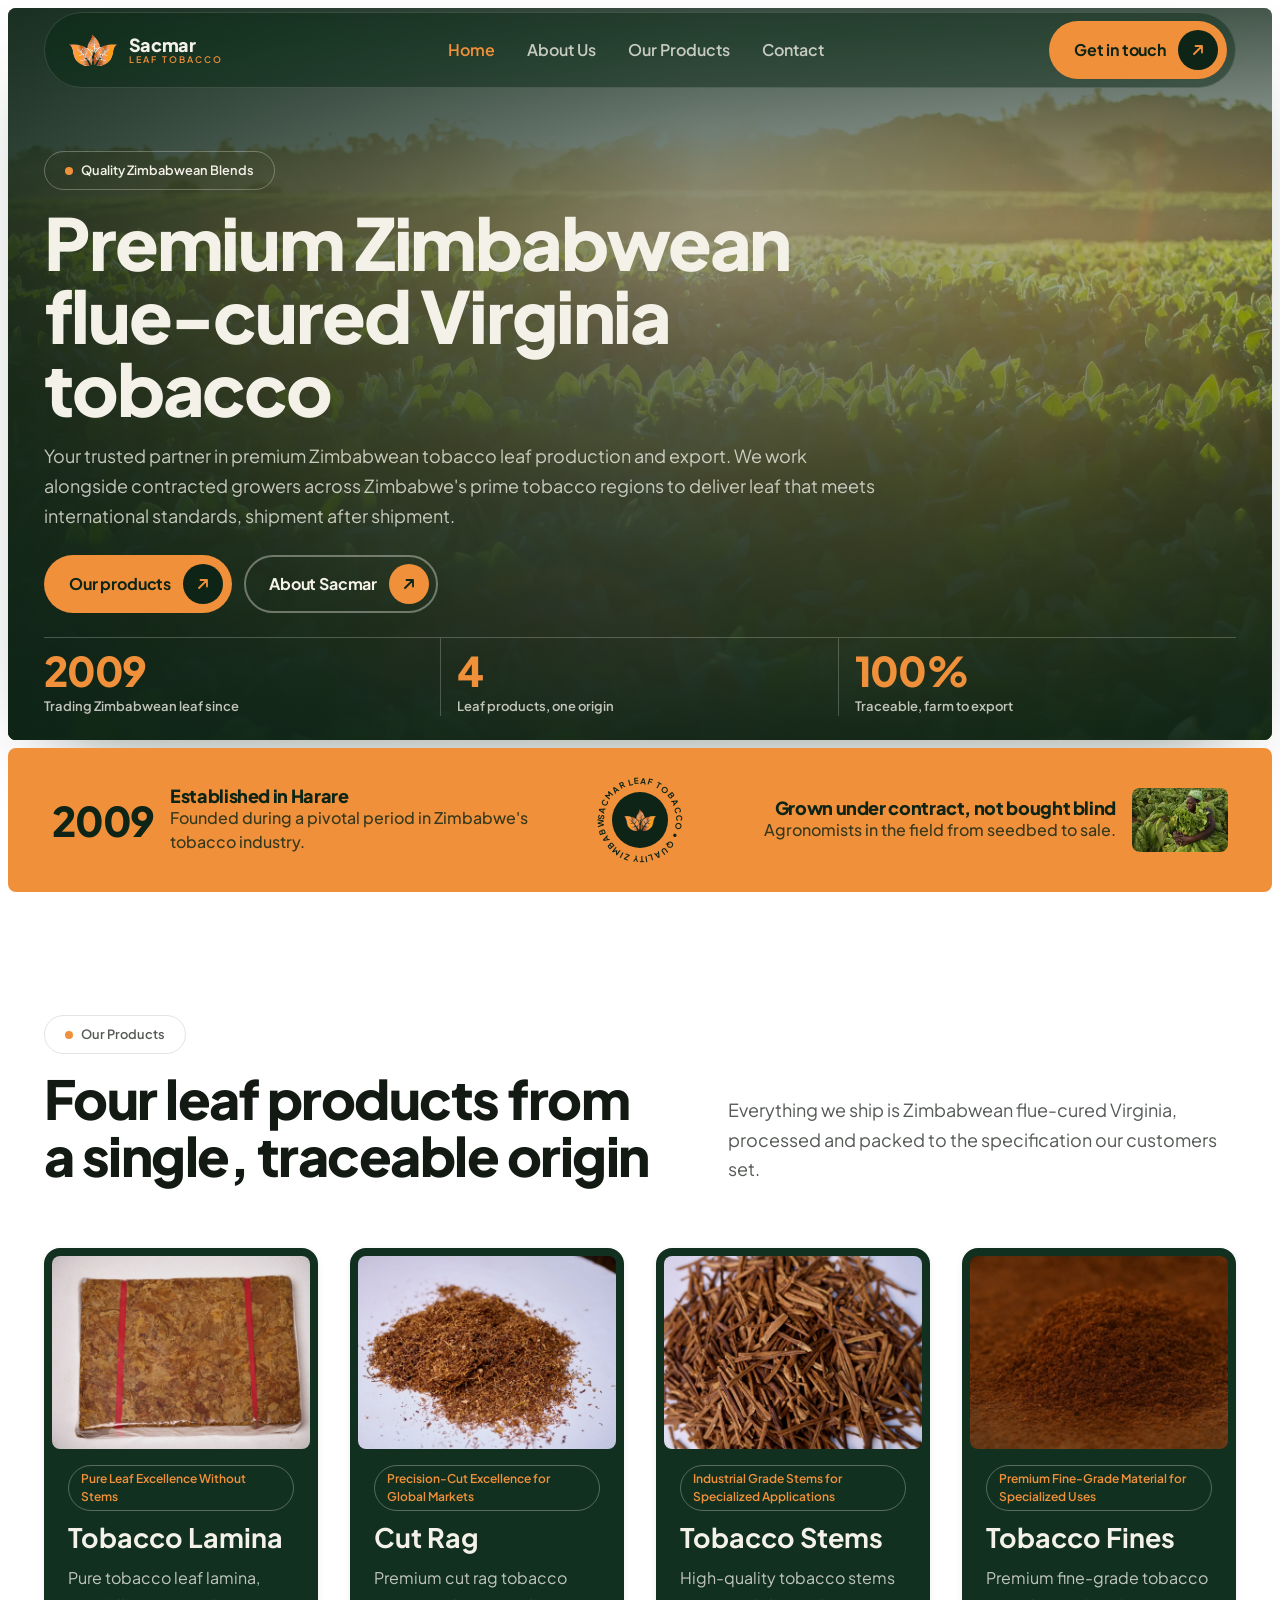
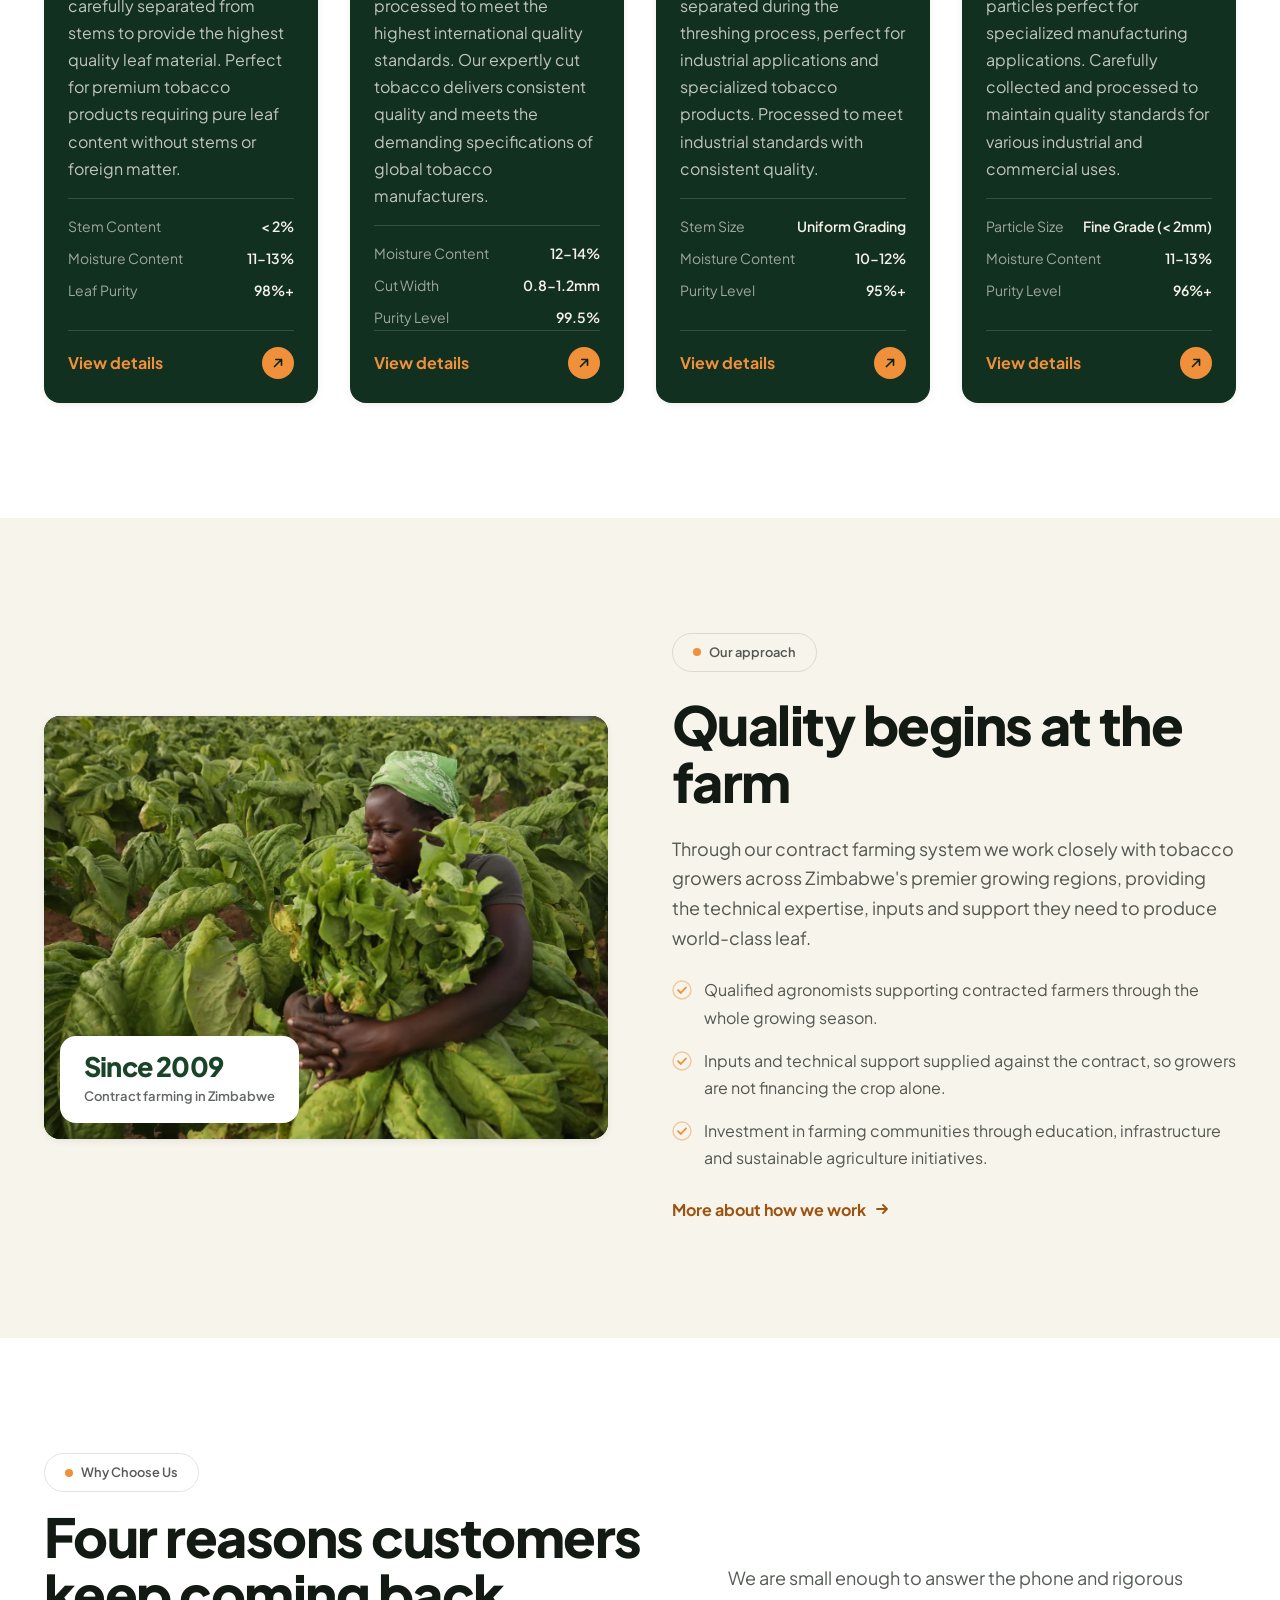
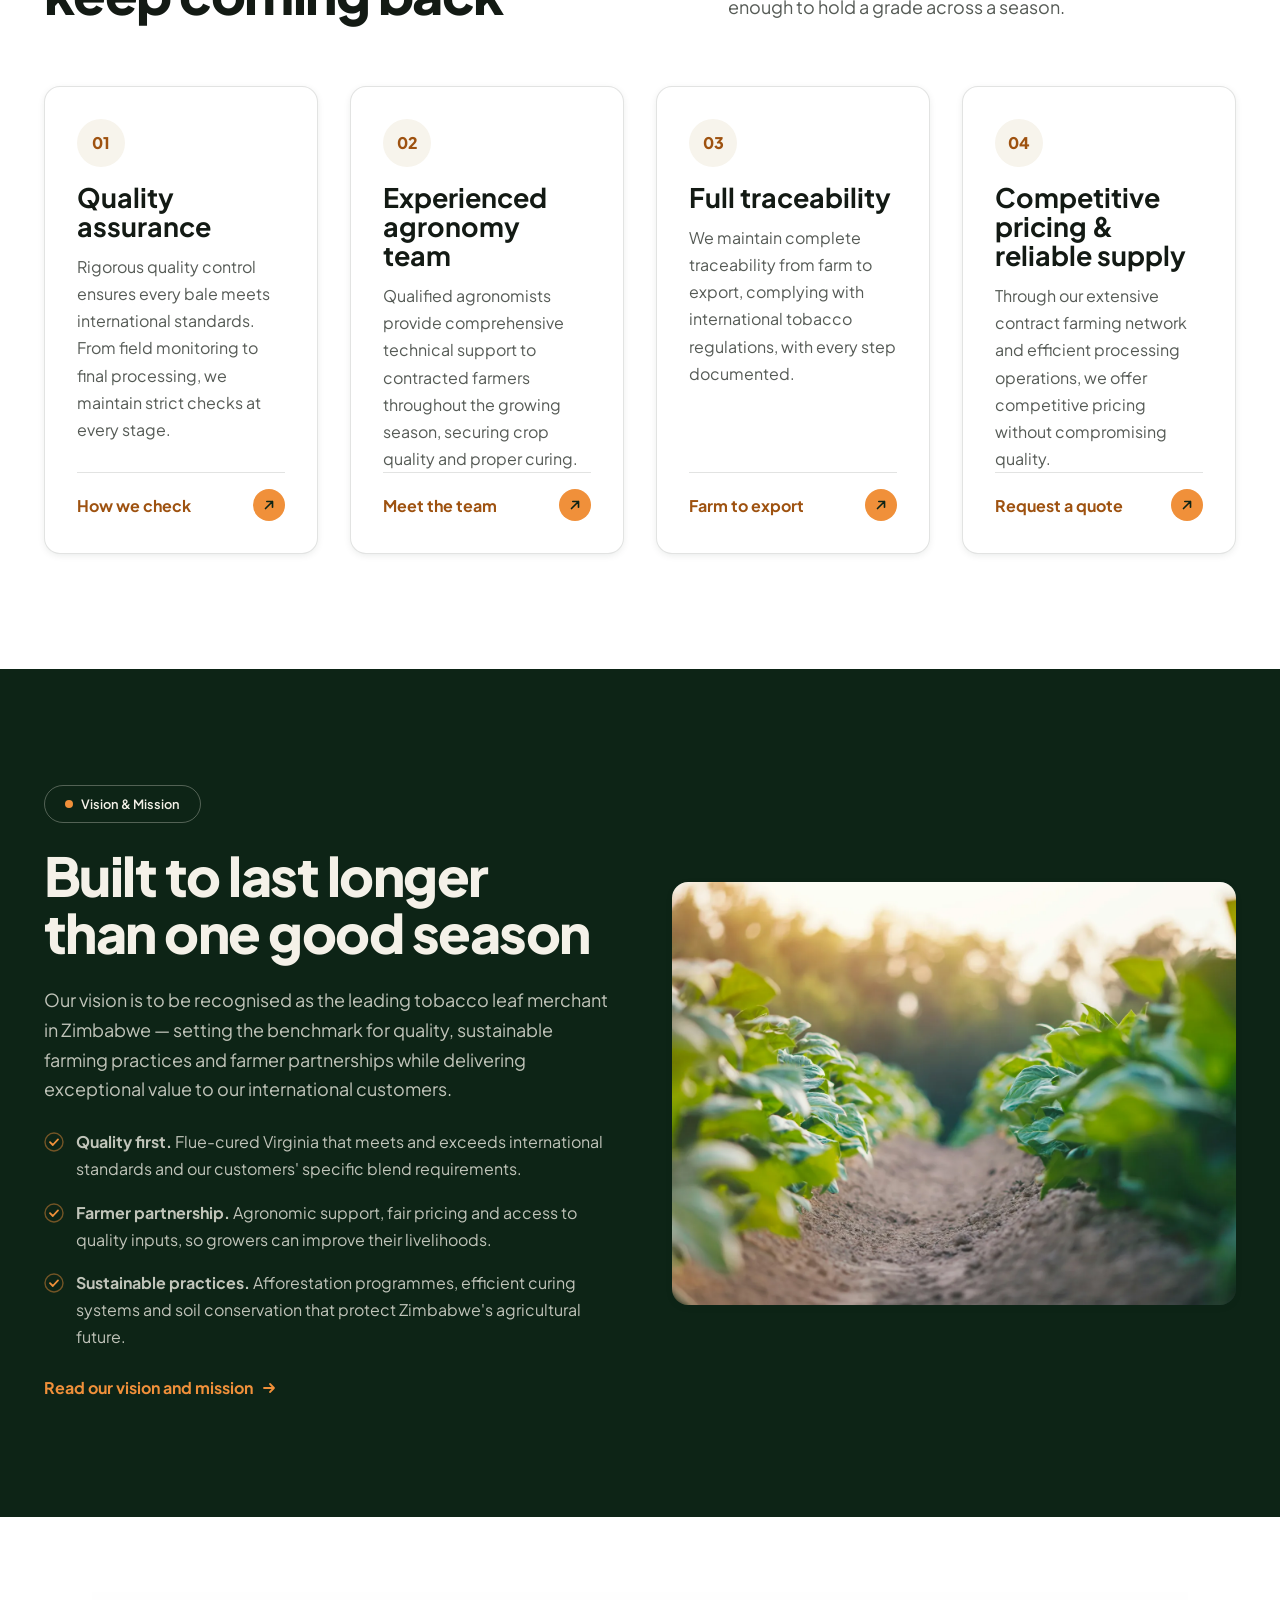
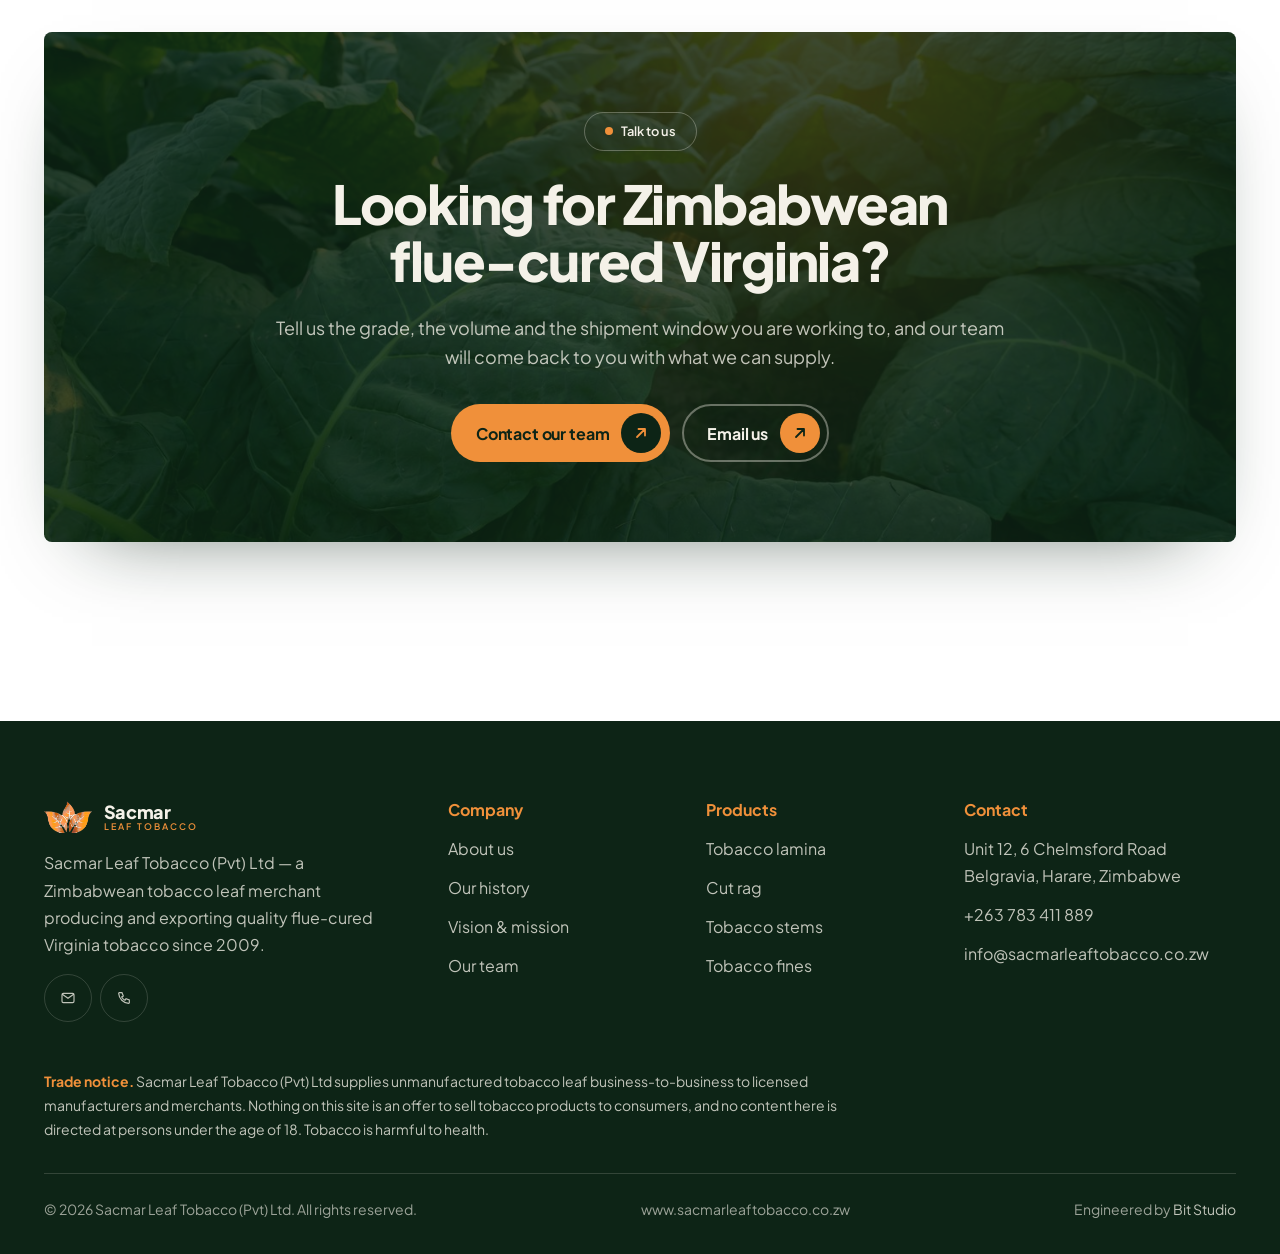
==== commit 0736da42: "Footer credit, sharper panel corners, unwedge the mobile hero CTA - Footer: "Engineered by Bit Studi" ====
--- a/index.html
+++ b/index.html
@@ -331,6 +331,7 @@
     <div class="footer-bottom">
       <p>&copy; <span data-year>2026</span> Sacmar Leaf Tobacco (Pvt) Ltd. All rights reserved.</p>
       <p><a href="https://www.sacmarleaftobacco.co.zw" target="_blank" rel="noopener">www.sacmarleaftobacco.co.zw</a></p>
+      <p class="footer-credit">Engineered by <a href="https://bitstudio.co.zw" target="_blank" rel="noopener">Bit Studio</a></p>
     </div>
   </div>
 </footer>
--- a/assets/css/styles.css
+++ b/assets/css/styles.css
@@ -55,9 +55,15 @@
   --pad-card-lg: var(--s-12);              /* 48 */
 
   /* ------------------------------------------ 7 · radii & shadows -------- */
-  /* One family: 8 (nested) · 16 (cards & panels) · full (pills). Nothing else. */
+  /* One family, all on the spine:
+       4  panel on phones (where the panel is near full-bleed)
+       8  panel on desktop, and nested media inside a card
+       16 cards
+       full pills
+     Nothing else. */
   --r-nested: var(--s-2);
   --r-card:   var(--s-4);
+  --r-panel:  var(--s-2);   /* big panels read sharper than cards */
   --r-pill:   999px;
 
   --shadow-card:      0 2px 8px -2px rgba(13,36,22,.12);
@@ -270,7 +276,7 @@
 /* ======================================================== 9 · HERO ===== */
 .hero { position: relative; padding: var(--s-2) var(--s-2) 0; }
 .hero__panel {
-  position: relative; overflow: hidden; border-radius: var(--r-card);
+  position: relative; overflow: hidden; border-radius: var(--r-panel);
   min-height: min(88svh, 800px);
   display: flex; align-items: flex-end;
   background: var(--g-900); box-shadow: var(--shadow-hero);
@@ -495,7 +501,7 @@
 
 /* ======================================================== 9 · CTA ===== */
 .cta {
-  position: relative; overflow: hidden; border-radius: var(--r-card);
+  position: relative; overflow: hidden; border-radius: var(--r-panel);
   background: var(--g-900); color: var(--on-dark);
   padding: var(--s-16) var(--s-6); text-align: center; box-shadow: var(--shadow-hero);
 }
@@ -510,7 +516,7 @@
 /* =================================================== 9 · PAGE TOP ===== */
 .page-top { position: relative; padding: var(--s-2); }
 .page-top__panel {
-  position: relative; overflow: hidden; border-radius: var(--r-card);
+  position: relative; overflow: hidden; border-radius: var(--r-panel);
   background: var(--g-900); color: var(--on-dark);
   padding-block: clamp(7rem, 13vw, 11rem) var(--s-16);
   box-shadow: var(--shadow-hero);
@@ -590,7 +596,7 @@
 /* ================================ HERO STACK (hero + band = one screen) = */
 .hero-stack { padding: var(--s-2); display: flex; flex-direction: column; gap: var(--s-2); background: var(--paper); }
 .hero-stack .hero { padding: 0; }
-.hero-stack .band { border-radius: var(--r-card); }
+.hero-stack .band { border-radius: var(--r-panel); }
 @media (min-width: 860px) and (min-height: 640px) {
   .hero-stack { height: 100svh; }
   .hero-stack .hero { flex: 1 1 auto; min-height: 0; display: flex; }
@@ -668,7 +674,7 @@
    upward and slides behind the fixed nav. Compress the rhythm in steps so the
    eyebrow always clears the header instead of hiding under it. */
 @media (min-width: 860px) and (max-height: 940px) {
-  .hero-stack .hero__body { padding-block: var(--s-6) var(--s-4); }
+  .hero-stack .hero__body { padding-block: var(--s-6) var(--s-6); }
   .hero-stack .hero__body .lede { max-width: 64ch; }
   .hero-stack .pill + .h1 { margin-top: var(--s-4); }
   .hero-stack .h1 + .lede { margin-top: var(--s-4); }
@@ -685,3 +691,43 @@
   .hero-stack .statrail__n { font-size: 1.5rem; }
   .hero-stack .btn { min-height: var(--s-12); }
 }
+
+/* ================= HERO ON PHONES (header clearance + breathing) ========
+   The earlier compression was gated at min-width:860, so phones kept the full
+   desktop rhythm: content filled the panel exactly and the eyebrow sat behind
+   the fixed nav. Same remedy, tuned for small screens — tighten the rhythm and
+   let the panel keep a clear band under the header. */
+@media (max-width: 859px) {
+  /* Reserve the fixed header's band at the top of the panel. The panel grows to
+     fit its content on mobile, so without this the body starts at the panel's
+     top edge and the eyebrow is always behind the nav, whatever the content
+     height. This is a floor, not a nudge. */
+  .hero__body { padding-block: var(--s-24) var(--s-8); }
+  .hero__body .lede { font-size: var(--fs-body); }
+  .hero__body .pill + .h1 { margin-top: var(--s-4); }
+  .hero__body .h1 + .lede { margin-top: var(--s-4); }
+  .hero__body .lede + .hero__actions { margin-top: var(--s-6); }
+  .statrail { margin-top: var(--s-6); }
+  .statrail__cell { padding-top: var(--s-3); min-height: var(--s-12); }
+}
+
+/* Short phones: the two stacked full-width CTAs cost 124px on their own, so
+   they sit side by side — but only from 412px up. .btn is white-space:nowrap, so a
+   pair that does not fit cannot shrink: at 390px the second button landed 3px from
+   the panel edge. Measured 16px of clearance at 412px. */
+@media (min-width: 412px) and (max-width: 859px) and (max-height: 760px) {
+  .hero__body h1 { font-size: var(--fs-display-lg); }
+  .hero__actions { flex-wrap: nowrap; }
+  .hero__actions .btn { flex: 1 1 50%; width: auto; min-height: var(--s-12); padding-inline: var(--s-4) var(--s-2); }
+  .hero__actions .btn__ic { width: var(--s-8); height: var(--s-8); }
+}
+
+/* Phones: the panel sits only --s-2 from the viewport edge, so a 16px radius
+   reads bubbly against it. Sharpen one step. */
+@media (max-width: 560px) {
+  :root { --r-panel: var(--s-1); }
+}
+
+/* footer credit */
+.footer-credit a { color: var(--on-dark-2); border-bottom: 1px solid transparent; transition: color .25s var(--ease), border-color .25s var(--ease); }
+.footer-credit a:hover { color: var(--ember); border-bottom-color: var(--ember); }
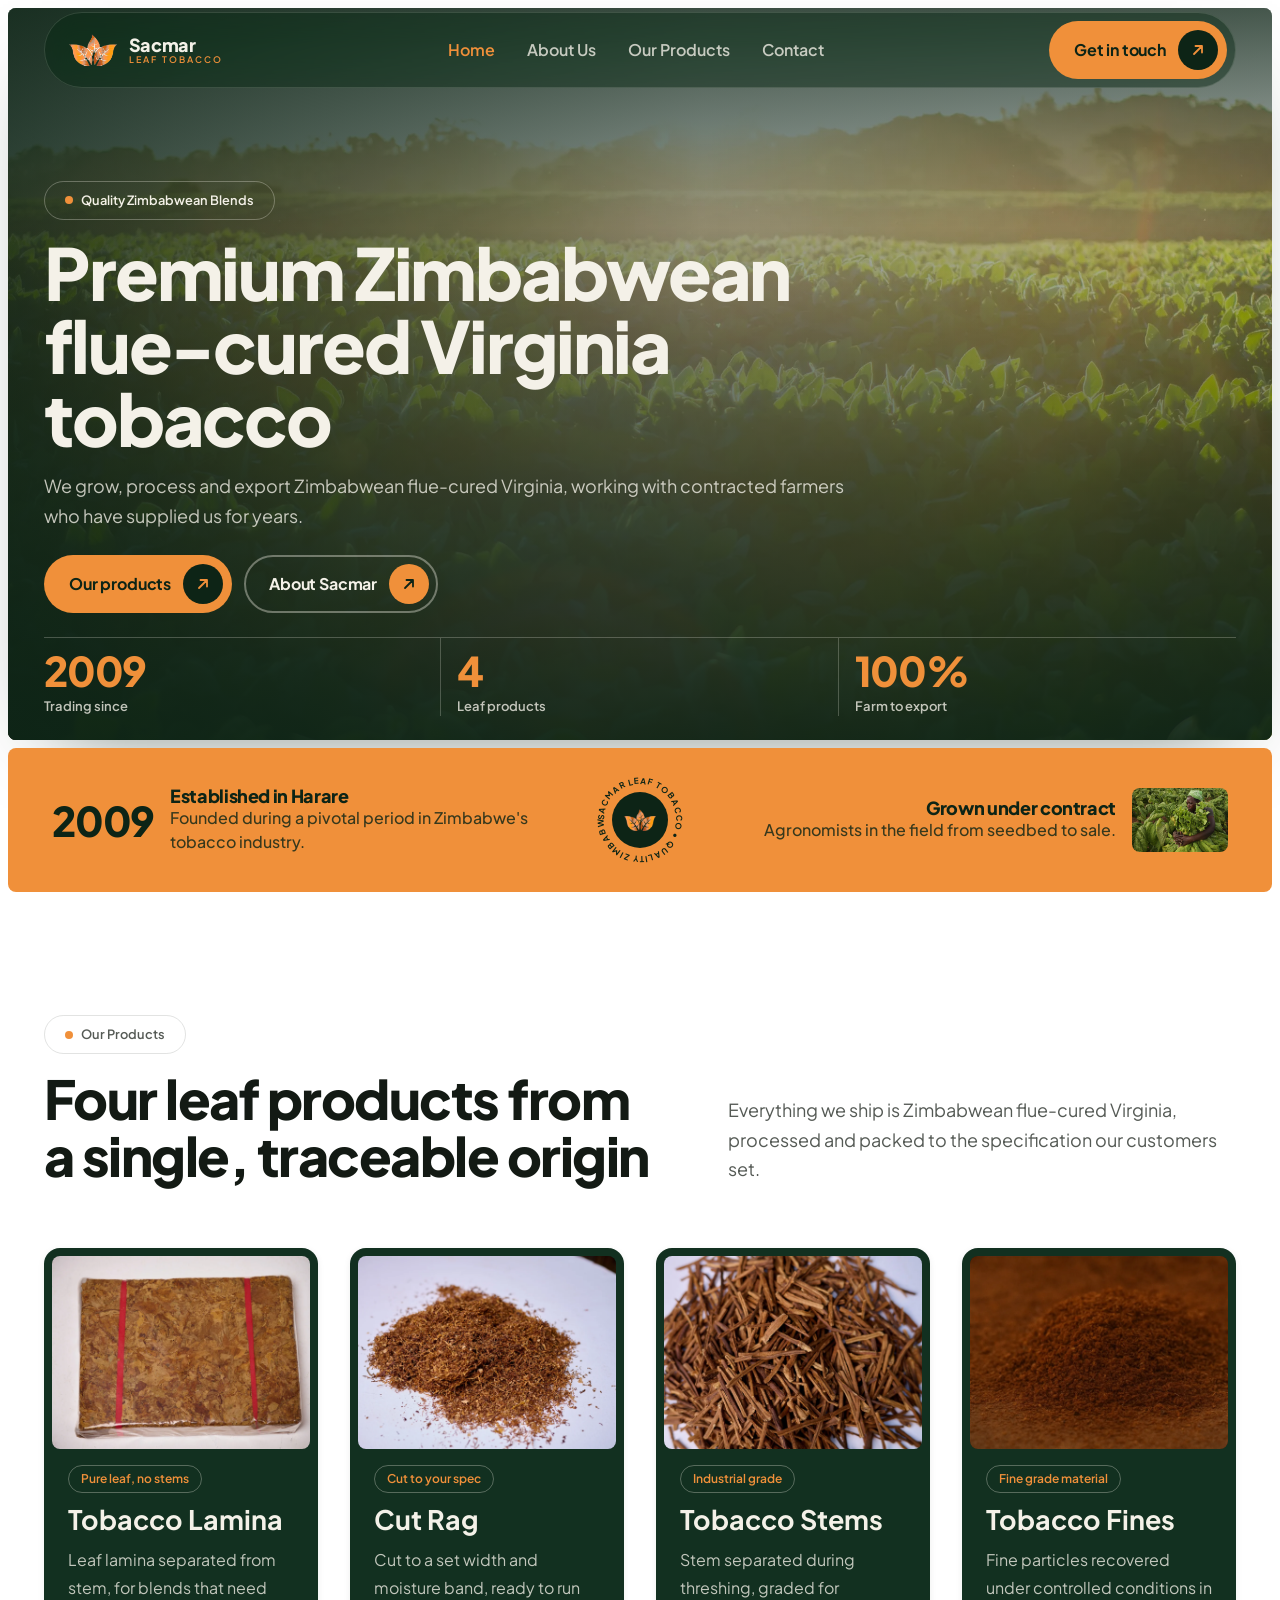
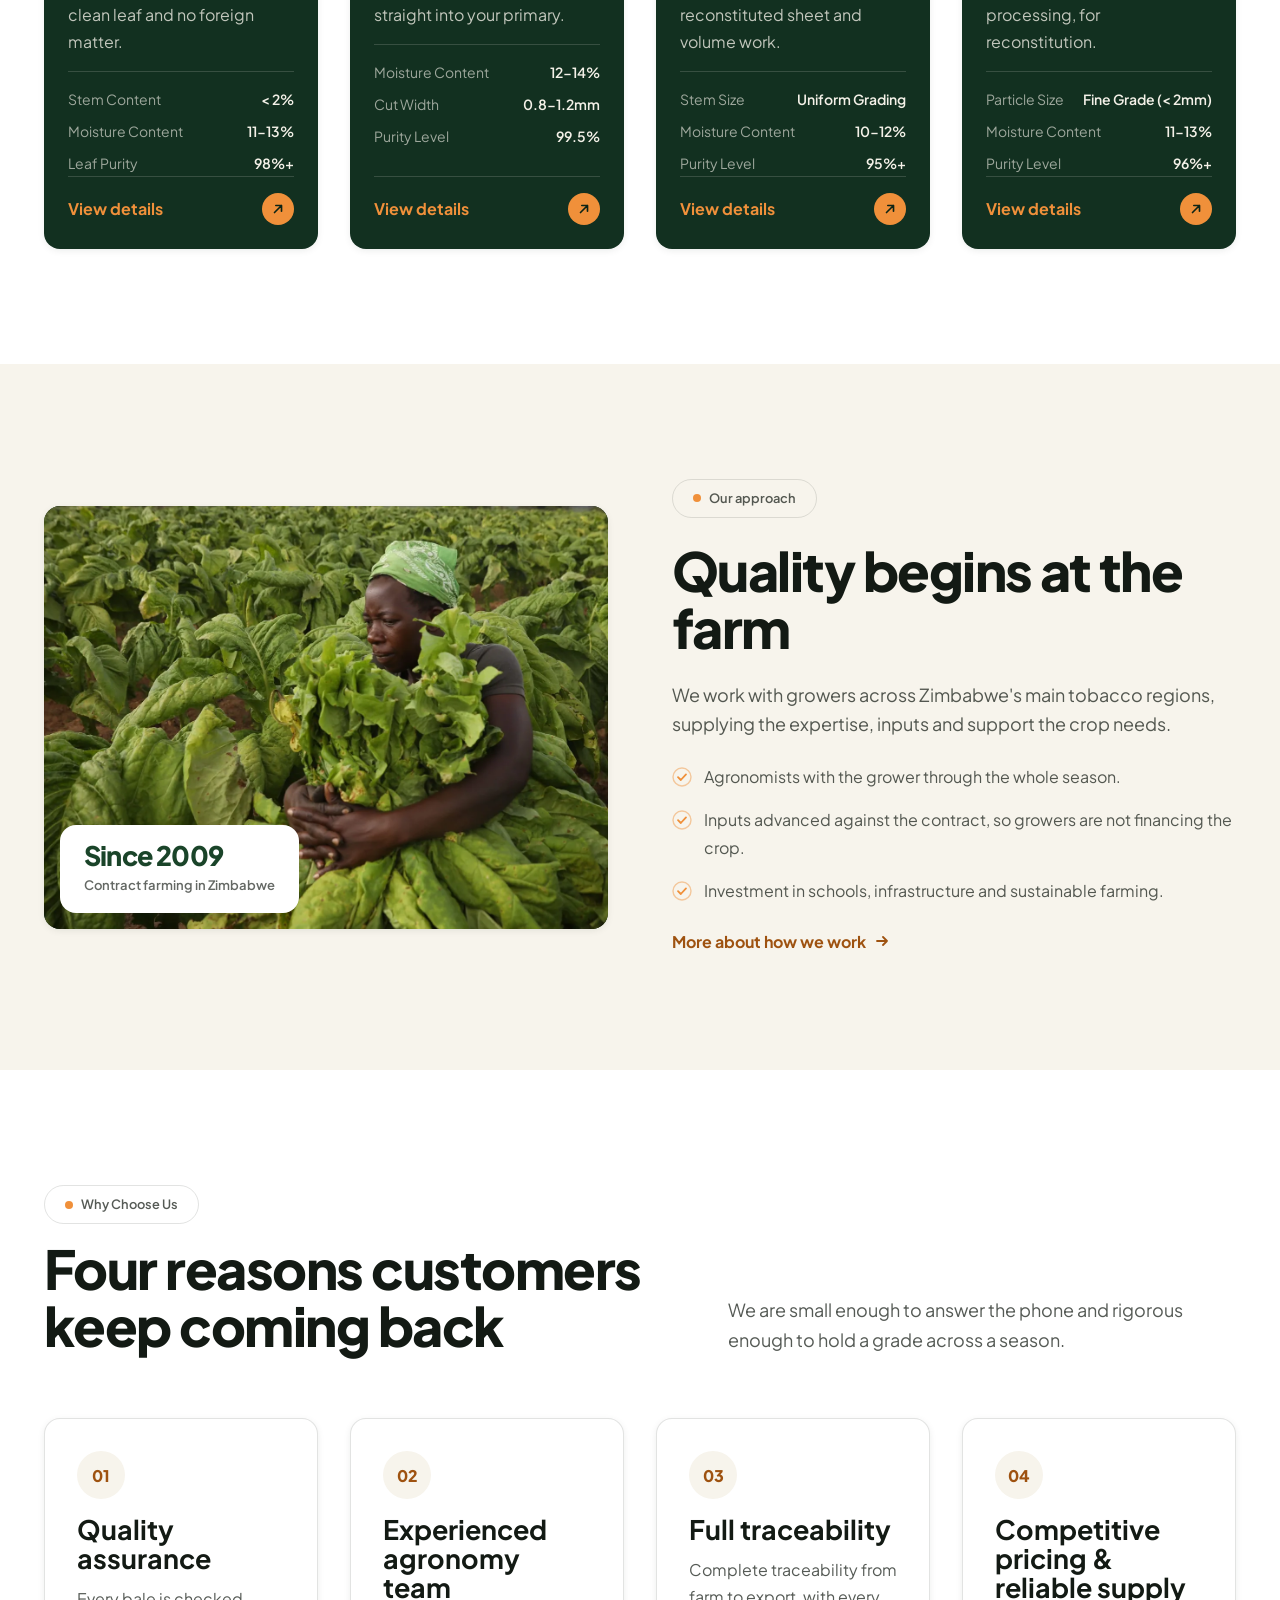
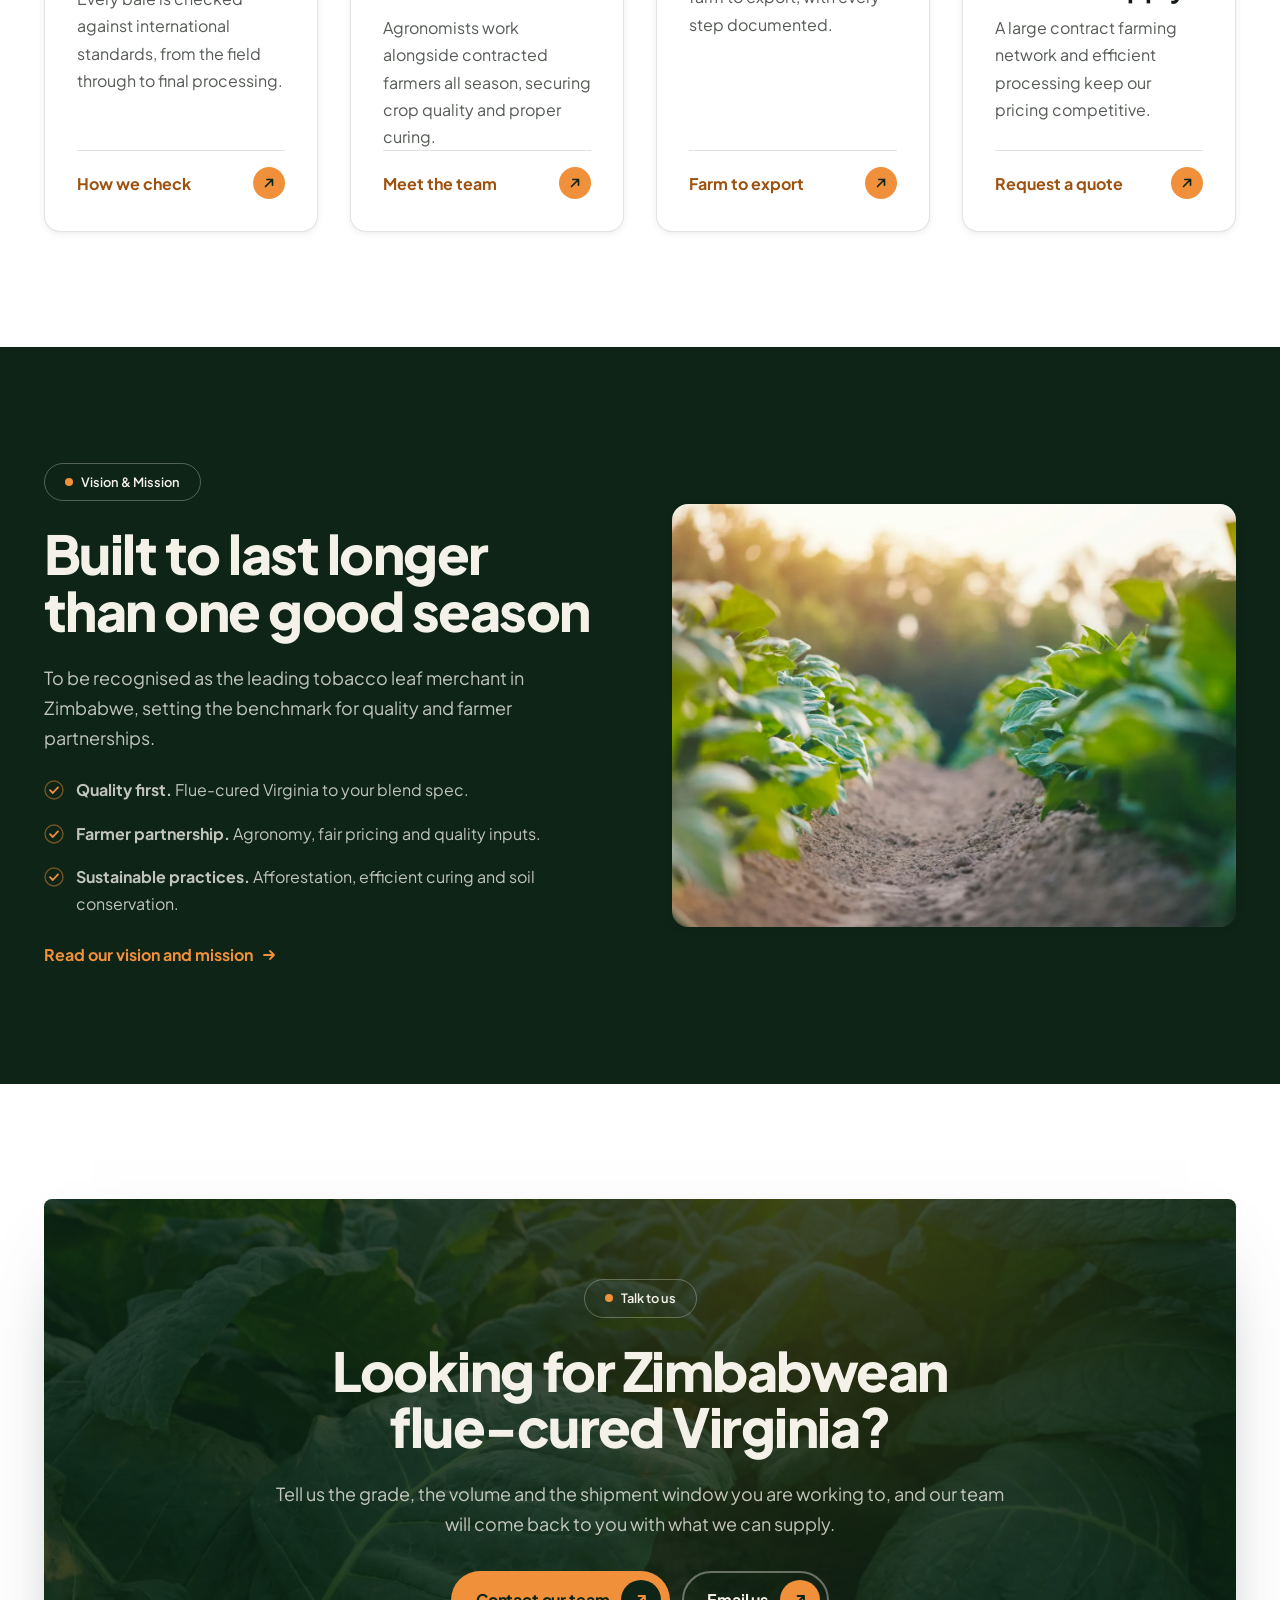
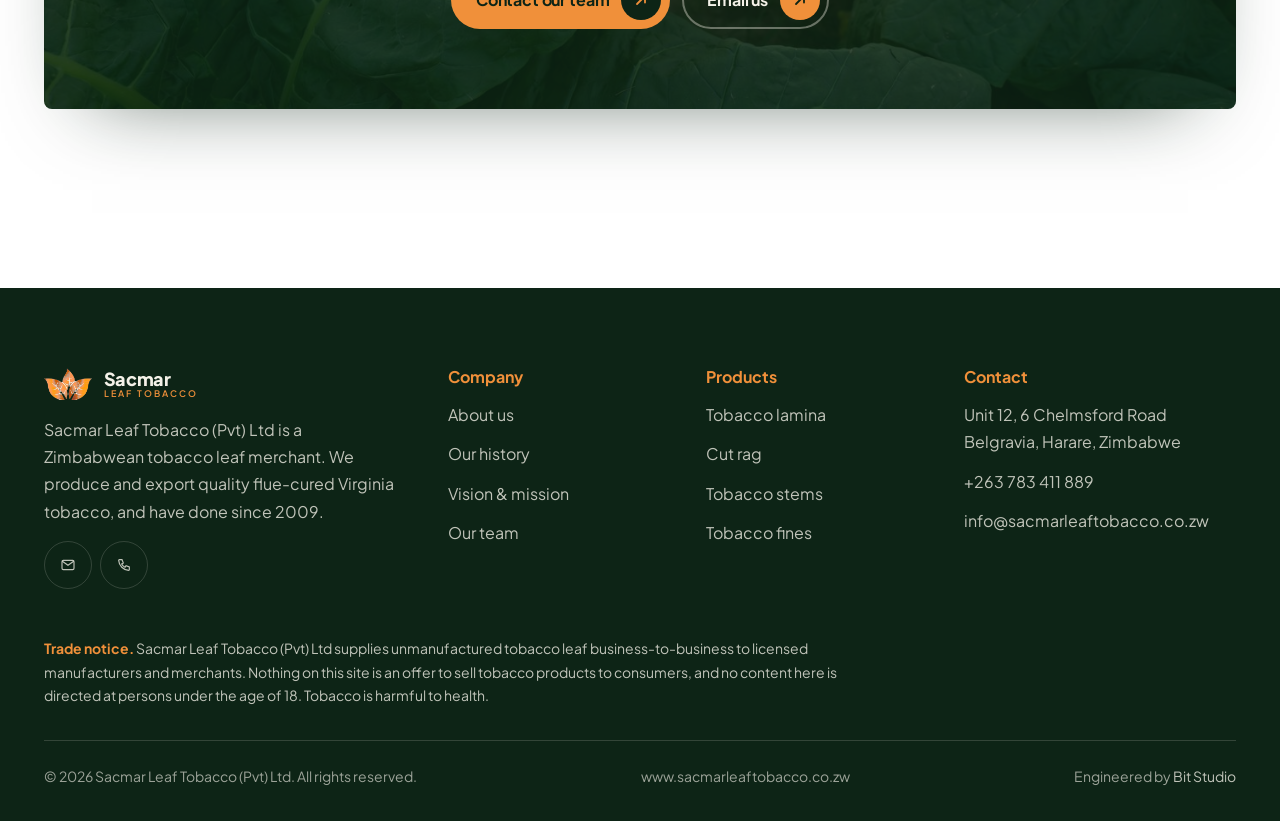
==== commit d29017df: "Copy rules and a mobile-specific layout Rule 10, verified by grep over the built HTML: - 22 em dashe" ====
--- a/index.html
+++ b/index.html
@@ -3,14 +3,14 @@
 <head>
 <meta charset="utf-8">
 <meta name="viewport" content="width=device-width, initial-scale=1">
-<title>Sacmar Leaf Tobacco — Quality Zimbabwean Blends</title>
-<meta name="description" content="Sacmar Leaf Tobacco (Pvt) Ltd produces and exports premium Zimbabwean flue-cured Virginia tobacco — lamina, cut rag, stems and fines — through a contracted grower network. Established 2009.">
+<title>Sacmar Leaf Tobacco | Quality Zimbabwean Blends</title>
+<meta name="description" content="Sacmar Leaf Tobacco (Pvt) Ltd produces and exports premium Zimbabwean flue-cured Virginia tobacco: lamina, cut rag, stems and fines, through a contracted grower network. Established 2009.">
 <meta name="theme-color" content="#0d2416">
 <link rel="icon" href="assets/img/favicon.ico" sizes="any">
 <link rel="icon" href="assets/img/favicon-32.png" type="image/png" sizes="32x32">
 <link rel="apple-touch-icon" href="assets/img/apple-touch-icon.png">
-<meta property="og:title" content="Sacmar Leaf Tobacco — Quality Zimbabwean Blends">
-<meta property="og:description" content="Sacmar Leaf Tobacco (Pvt) Ltd produces and exports premium Zimbabwean flue-cured Virginia tobacco — lamina, cut rag, stems and fines — through a contracted grower network. Established 2009.">
+<meta property="og:title" content="Sacmar Leaf Tobacco | Quality Zimbabwean Blends">
+<meta property="og:description" content="Sacmar Leaf Tobacco (Pvt) Ltd produces and exports premium Zimbabwean flue-cured Virginia tobacco: lamina, cut rag, stems and fines, through a contracted grower network. Established 2009.">
 <meta property="og:type" content="website">
 <meta property="og:image" content="assets/img/og-image.png">
 <meta name="twitter:card" content="summary_large_image">
@@ -25,7 +25,7 @@
 <header class="site-header">
   <div class="wrap">
     <div class="header-inner">
-      <a class="brand" href="index.html" aria-label="Sacmar Leaf Tobacco — home">
+      <a class="brand" href="index.html" aria-label="Sacmar Leaf Tobacco home">
         <img class="brand__mark" src="assets/img/logo-light.png" alt="" width="51" height="34">
         <span class="brand__text">
           <span class="brand__name">Sacmar</span>
@@ -66,15 +66,15 @@
     <div class="hero__body wrap">
       <span class="pill pill--onDark reveal">Quality Zimbabwean Blends</span>
       <h1 class="h1 reveal" data-d="1">Premium Zimbabwean flue-cured Virginia tobacco</h1>
-      <p class="lede reveal" data-d="2">Your trusted partner in premium Zimbabwean tobacco leaf production and export. We work alongside contracted growers across Zimbabwe's prime tobacco regions to deliver leaf that meets international standards, shipment after shipment.</p>
+      <p class="lede reveal" data-d="2">We grow, process and export Zimbabwean flue-cured Virginia, working with contracted farmers who have supplied us for years.</p>
       <div class="hero__actions reveal" data-d="3">
         <a class="btn btn--ember" href="products.html">Our products <span class="btn__ic"><svg width="14" height="14" viewBox="0 0 16 16" fill="none" aria-hidden="true"><path d="M4 12 12 4M12 4H5.5M12 4v6.5" stroke="currentColor" stroke-width="1.8" stroke-linecap="round" stroke-linejoin="round"/></svg></span></a>
         <a class="btn btn--outline" href="about.html">About Sacmar <span class="btn__ic"><svg width="14" height="14" viewBox="0 0 16 16" fill="none" aria-hidden="true"><path d="M4 12 12 4M12 4H5.5M12 4v6.5" stroke="currentColor" stroke-width="1.8" stroke-linecap="round" stroke-linejoin="round"/></svg></span></a>
       </div>
       <div class="statrail reveal" data-d="4">
-        <div class="statrail__cell"><span class="statrail__n">2009</span><span class="statrail__l">Trading Zimbabwean leaf since</span></div>
-        <div class="statrail__cell"><span class="statrail__n">4</span><span class="statrail__l">Leaf products, one origin</span></div>
-        <div class="statrail__cell"><span class="statrail__n">100%</span><span class="statrail__l">Traceable, farm to export</span></div>
+        <div class="statrail__cell"><span class="statrail__n">2009</span><span class="statrail__l">Trading since</span></div>
+        <div class="statrail__cell"><span class="statrail__n">4</span><span class="statrail__l">Leaf products</span></div>
+        <div class="statrail__cell"><span class="statrail__n">100%</span><span class="statrail__l">Farm to export</span></div>
       </div>
     </div>
 
@@ -103,7 +103,7 @@
 
       <div class="band__item band__item--end band__item--link">
         <div>
-          <h3><a href="about.html">Grown under contract, not bought blind</a></h3>
+          <h3><a href="about.html">Grown under contract</a></h3>
           <p>Agronomists in the field from seedbed to sale.</p>
         </div>
         <picture>
@@ -135,9 +135,9 @@
           </picture>
         </div>
         <div class="pcard__body">
-          <span class="pcard__tag">Pure Leaf Excellence Without Stems</span>
+          <span class="pcard__tag">Pure leaf, no stems</span>
           <h3><a class="stretch" href="product-lamina.html">Tobacco Lamina</a></h3>
-          <p>Pure tobacco leaf lamina, carefully separated from stems to provide the highest quality leaf material. Perfect for premium tobacco products requiring pure leaf content without stems or foreign matter.</p>
+          <p>Leaf lamina separated from stem, for blends that need clean leaf and no foreign matter.</p>
           <dl><div><dt>Stem Content</dt><dd>< 2%</dd></div><div><dt>Moisture Content</dt><dd>11-13%</dd></div><div><dt>Leaf Purity</dt><dd>98%+</dd></div></dl>
           <span class="card__go"><span class="card__go-t">View details</span><span class="card__go-ic"><svg width="14" height="14" viewBox="0 0 16 16" fill="none" aria-hidden="true"><path d="M4 12 12 4M12 4H5.5M12 4v6.5" stroke="currentColor" stroke-width="1.9" stroke-linecap="round" stroke-linejoin="round"/></svg></span></span>
         </div>
@@ -150,9 +150,9 @@
           </picture>
         </div>
         <div class="pcard__body">
-          <span class="pcard__tag">Precision-Cut Excellence for Global Markets</span>
+          <span class="pcard__tag">Cut to your spec</span>
           <h3><a class="stretch" href="product-cut-rag.html">Cut Rag</a></h3>
-          <p>Premium cut rag tobacco processed to meet the highest international quality standards. Our expertly cut tobacco delivers consistent quality and meets the demanding specifications of global tobacco manufacturers.</p>
+          <p>Cut to a set width and moisture band, ready to run straight into your primary.</p>
           <dl><div><dt>Moisture Content</dt><dd>12-14%</dd></div><div><dt>Cut Width</dt><dd>0.8-1.2mm</dd></div><div><dt>Purity Level</dt><dd>99.5%</dd></div></dl>
           <span class="card__go"><span class="card__go-t">View details</span><span class="card__go-ic"><svg width="14" height="14" viewBox="0 0 16 16" fill="none" aria-hidden="true"><path d="M4 12 12 4M12 4H5.5M12 4v6.5" stroke="currentColor" stroke-width="1.9" stroke-linecap="round" stroke-linejoin="round"/></svg></span></span>
         </div>
@@ -165,9 +165,9 @@
           </picture>
         </div>
         <div class="pcard__body">
-          <span class="pcard__tag">Industrial Grade Stems for Specialized Applications</span>
+          <span class="pcard__tag">Industrial grade</span>
           <h3><a class="stretch" href="product-stems.html">Tobacco Stems</a></h3>
-          <p>High-quality tobacco stems separated during the threshing process, perfect for industrial applications and specialized tobacco products. Processed to meet industrial standards with consistent quality.</p>
+          <p>Stem separated during threshing, graded for reconstituted sheet and volume work.</p>
           <dl><div><dt>Stem Size</dt><dd>Uniform Grading</dd></div><div><dt>Moisture Content</dt><dd>10-12%</dd></div><div><dt>Purity Level</dt><dd>95%+</dd></div></dl>
           <span class="card__go"><span class="card__go-t">View details</span><span class="card__go-ic"><svg width="14" height="14" viewBox="0 0 16 16" fill="none" aria-hidden="true"><path d="M4 12 12 4M12 4H5.5M12 4v6.5" stroke="currentColor" stroke-width="1.9" stroke-linecap="round" stroke-linejoin="round"/></svg></span></span>
         </div>
@@ -180,9 +180,9 @@
           </picture>
         </div>
         <div class="pcard__body">
-          <span class="pcard__tag">Premium Fine-Grade Material for Specialized Uses</span>
+          <span class="pcard__tag">Fine grade material</span>
           <h3><a class="stretch" href="product-fines.html">Tobacco Fines</a></h3>
-          <p>Premium fine-grade tobacco particles perfect for specialized manufacturing applications. Carefully collected and processed to maintain quality standards for various industrial and commercial uses.</p>
+          <p>Fine particles recovered under controlled conditions in processing, for reconstitution.</p>
           <dl><div><dt>Particle Size</dt><dd>Fine Grade (< 2mm)</dd></div><div><dt>Moisture Content</dt><dd>11-13%</dd></div><div><dt>Purity Level</dt><dd>96%+</dd></div></dl>
           <span class="card__go"><span class="card__go-t">View details</span><span class="card__go-ic"><svg width="14" height="14" viewBox="0 0 16 16" fill="none" aria-hidden="true"><path d="M4 12 12 4M12 4H5.5M12 4v6.5" stroke="currentColor" stroke-width="1.9" stroke-linecap="round" stroke-linejoin="round"/></svg></span></span>
         </div>
@@ -204,11 +204,11 @@
       <div class="split__body">
         <span class="pill reveal">Our approach</span>
         <h2 class="h2 reveal" data-d="1">Quality begins at the farm</h2>
-        <p class="lede reveal" data-d="2">Through our contract farming system we work closely with tobacco growers across Zimbabwe's premier growing regions, providing the technical expertise, inputs and support they need to produce world-class leaf.</p>
+        <p class="lede reveal" data-d="2">We work with growers across Zimbabwe's main tobacco regions, supplying the expertise, inputs and support the crop needs.</p>
         <ul class="checks reveal" data-d="3">
-          <li><svg width="20" height="20" viewBox="0 0 20 20" fill="none" aria-hidden="true"><circle cx="10" cy="10" r="9" stroke="currentColor" stroke-width="1.4" opacity=".45"/><path d="M6 10.2 8.8 13 14 7.4" stroke="currentColor" stroke-width="1.8" stroke-linecap="round" stroke-linejoin="round"/></svg><span>Qualified agronomists supporting contracted farmers through the whole growing season.</span></li>
-          <li><svg width="20" height="20" viewBox="0 0 20 20" fill="none" aria-hidden="true"><circle cx="10" cy="10" r="9" stroke="currentColor" stroke-width="1.4" opacity=".45"/><path d="M6 10.2 8.8 13 14 7.4" stroke="currentColor" stroke-width="1.8" stroke-linecap="round" stroke-linejoin="round"/></svg><span>Inputs and technical support supplied against the contract, so growers are not financing the crop alone.</span></li>
-          <li><svg width="20" height="20" viewBox="0 0 20 20" fill="none" aria-hidden="true"><circle cx="10" cy="10" r="9" stroke="currentColor" stroke-width="1.4" opacity=".45"/><path d="M6 10.2 8.8 13 14 7.4" stroke="currentColor" stroke-width="1.8" stroke-linecap="round" stroke-linejoin="round"/></svg><span>Investment in farming communities through education, infrastructure and sustainable agriculture initiatives.</span></li>
+          <li><svg width="20" height="20" viewBox="0 0 20 20" fill="none" aria-hidden="true"><circle cx="10" cy="10" r="9" stroke="currentColor" stroke-width="1.4" opacity=".45"/><path d="M6 10.2 8.8 13 14 7.4" stroke="currentColor" stroke-width="1.8" stroke-linecap="round" stroke-linejoin="round"/></svg><span>Agronomists with the grower through the whole season.</span></li>
+          <li><svg width="20" height="20" viewBox="0 0 20 20" fill="none" aria-hidden="true"><circle cx="10" cy="10" r="9" stroke="currentColor" stroke-width="1.4" opacity=".45"/><path d="M6 10.2 8.8 13 14 7.4" stroke="currentColor" stroke-width="1.8" stroke-linecap="round" stroke-linejoin="round"/></svg><span>Inputs advanced against the contract, so growers are not financing the crop.</span></li>
+          <li><svg width="20" height="20" viewBox="0 0 20 20" fill="none" aria-hidden="true"><circle cx="10" cy="10" r="9" stroke="currentColor" stroke-width="1.4" opacity=".45"/><path d="M6 10.2 8.8 13 14 7.4" stroke="currentColor" stroke-width="1.8" stroke-linecap="round" stroke-linejoin="round"/></svg><span>Investment in schools, infrastructure and sustainable farming.</span></li>
         </ul>
         <p class="reveal" data-d="4"><a class="link-arrow" href="about.html">More about how we work <svg width="16" height="16" viewBox="0 0 16 16" fill="none" aria-hidden="true"><path d="M3 8h10m0 0-4-4m4 4-4 4" stroke="currentColor" stroke-width="1.8" stroke-linecap="round" stroke-linejoin="round"/></svg></a></p>
       </div>
@@ -227,10 +227,10 @@
     </div>
 
     <div class="grid grid--4">
-      <article class="card card--link reveal"><span class="card__n">01</span><h3><a class="stretch" href="products.html#quality">Quality assurance</a></h3><p>Rigorous quality control ensures every bale meets international standards. From field monitoring to final processing, we maintain strict checks at every stage.</p><span class="card__go"><span class="card__go-t">How we check</span><span class="card__go-ic"><svg width="14" height="14" viewBox="0 0 16 16" fill="none" aria-hidden="true"><path d="M4 12 12 4M12 4H5.5M12 4v6.5" stroke="currentColor" stroke-width="1.9" stroke-linecap="round" stroke-linejoin="round"/></svg></span></span></article>
-      <article class="card card--link reveal" data-d="1"><span class="card__n">02</span><h3><a class="stretch" href="about.html#team">Experienced agronomy team</a></h3><p>Qualified agronomists provide comprehensive technical support to contracted farmers throughout the growing season, securing crop quality and proper curing.</p><span class="card__go"><span class="card__go-t">Meet the team</span><span class="card__go-ic"><svg width="14" height="14" viewBox="0 0 16 16" fill="none" aria-hidden="true"><path d="M4 12 12 4M12 4H5.5M12 4v6.5" stroke="currentColor" stroke-width="1.9" stroke-linecap="round" stroke-linejoin="round"/></svg></span></span></article>
-      <article class="card card--link reveal" data-d="2"><span class="card__n">03</span><h3><a class="stretch" href="products.html#quality">Full traceability</a></h3><p>We maintain complete traceability from farm to export, complying with international tobacco regulations, with every step documented.</p><span class="card__go"><span class="card__go-t">Farm to export</span><span class="card__go-ic"><svg width="14" height="14" viewBox="0 0 16 16" fill="none" aria-hidden="true"><path d="M4 12 12 4M12 4H5.5M12 4v6.5" stroke="currentColor" stroke-width="1.9" stroke-linecap="round" stroke-linejoin="round"/></svg></span></span></article>
-      <article class="card card--link reveal" data-d="3"><span class="card__n">04</span><h3><a class="stretch" href="contact.html">Competitive pricing &amp; reliable supply</a></h3><p>Through our extensive contract farming network and efficient processing operations, we offer competitive pricing without compromising quality.</p><span class="card__go"><span class="card__go-t">Request a quote</span><span class="card__go-ic"><svg width="14" height="14" viewBox="0 0 16 16" fill="none" aria-hidden="true"><path d="M4 12 12 4M12 4H5.5M12 4v6.5" stroke="currentColor" stroke-width="1.9" stroke-linecap="round" stroke-linejoin="round"/></svg></span></span></article>
+      <article class="card card--link reveal"><span class="card__n">01</span><h3><a class="stretch" href="products.html#quality">Quality assurance</a></h3><p>Every bale is checked against international standards, from the field through to final processing.</p><span class="card__go"><span class="card__go-t">How we check</span><span class="card__go-ic"><svg width="14" height="14" viewBox="0 0 16 16" fill="none" aria-hidden="true"><path d="M4 12 12 4M12 4H5.5M12 4v6.5" stroke="currentColor" stroke-width="1.9" stroke-linecap="round" stroke-linejoin="round"/></svg></span></span></article>
+      <article class="card card--link reveal" data-d="1"><span class="card__n">02</span><h3><a class="stretch" href="about.html#team">Experienced agronomy team</a></h3><p>Agronomists work alongside contracted farmers all season, securing crop quality and proper curing.</p><span class="card__go"><span class="card__go-t">Meet the team</span><span class="card__go-ic"><svg width="14" height="14" viewBox="0 0 16 16" fill="none" aria-hidden="true"><path d="M4 12 12 4M12 4H5.5M12 4v6.5" stroke="currentColor" stroke-width="1.9" stroke-linecap="round" stroke-linejoin="round"/></svg></span></span></article>
+      <article class="card card--link reveal" data-d="2"><span class="card__n">03</span><h3><a class="stretch" href="products.html#quality">Full traceability</a></h3><p>Complete traceability from farm to export, with every step documented.</p><span class="card__go"><span class="card__go-t">Farm to export</span><span class="card__go-ic"><svg width="14" height="14" viewBox="0 0 16 16" fill="none" aria-hidden="true"><path d="M4 12 12 4M12 4H5.5M12 4v6.5" stroke="currentColor" stroke-width="1.9" stroke-linecap="round" stroke-linejoin="round"/></svg></span></span></article>
+      <article class="card card--link reveal" data-d="3"><span class="card__n">04</span><h3><a class="stretch" href="contact.html">Competitive pricing &amp; reliable supply</a></h3><p>A large contract farming network and efficient processing keep our pricing competitive.</p><span class="card__go"><span class="card__go-t">Request a quote</span><span class="card__go-ic"><svg width="14" height="14" viewBox="0 0 16 16" fill="none" aria-hidden="true"><path d="M4 12 12 4M12 4H5.5M12 4v6.5" stroke="currentColor" stroke-width="1.9" stroke-linecap="round" stroke-linejoin="round"/></svg></span></span></article>
     </div>
   </div>
 </section>
@@ -247,11 +247,11 @@
       <div class="split__body">
         <span class="pill pill--onDark reveal">Vision &amp; Mission</span>
         <h2 class="h2 reveal" data-d="1">Built to last longer than one good season</h2>
-        <p class="lede reveal" data-d="2">Our vision is to be recognised as the leading tobacco leaf merchant in Zimbabwe — setting the benchmark for quality, sustainable farming practices and farmer partnerships while delivering exceptional value to our international customers.</p>
+        <p class="lede reveal" data-d="2">To be recognised as the leading tobacco leaf merchant in Zimbabwe, setting the benchmark for quality and farmer partnerships.</p>
         <ul class="checks reveal" data-d="3">
-          <li><svg width="20" height="20" viewBox="0 0 20 20" fill="none" aria-hidden="true"><circle cx="10" cy="10" r="9" stroke="currentColor" stroke-width="1.4" opacity=".45"/><path d="M6 10.2 8.8 13 14 7.4" stroke="currentColor" stroke-width="1.8" stroke-linecap="round" stroke-linejoin="round"/></svg><span><strong>Quality first.</strong> Flue-cured Virginia that meets and exceeds international standards and our customers' specific blend requirements.</span></li>
-          <li><svg width="20" height="20" viewBox="0 0 20 20" fill="none" aria-hidden="true"><circle cx="10" cy="10" r="9" stroke="currentColor" stroke-width="1.4" opacity=".45"/><path d="M6 10.2 8.8 13 14 7.4" stroke="currentColor" stroke-width="1.8" stroke-linecap="round" stroke-linejoin="round"/></svg><span><strong>Farmer partnership.</strong> Agronomic support, fair pricing and access to quality inputs, so growers can improve their livelihoods.</span></li>
-          <li><svg width="20" height="20" viewBox="0 0 20 20" fill="none" aria-hidden="true"><circle cx="10" cy="10" r="9" stroke="currentColor" stroke-width="1.4" opacity=".45"/><path d="M6 10.2 8.8 13 14 7.4" stroke="currentColor" stroke-width="1.8" stroke-linecap="round" stroke-linejoin="round"/></svg><span><strong>Sustainable practices.</strong> Afforestation programmes, efficient curing systems and soil conservation that protect Zimbabwe's agricultural future.</span></li>
+          <li><svg width="20" height="20" viewBox="0 0 20 20" fill="none" aria-hidden="true"><circle cx="10" cy="10" r="9" stroke="currentColor" stroke-width="1.4" opacity=".45"/><path d="M6 10.2 8.8 13 14 7.4" stroke="currentColor" stroke-width="1.8" stroke-linecap="round" stroke-linejoin="round"/></svg><span><strong>Quality first.</strong> Flue-cured Virginia to your blend spec.</span></li>
+          <li><svg width="20" height="20" viewBox="0 0 20 20" fill="none" aria-hidden="true"><circle cx="10" cy="10" r="9" stroke="currentColor" stroke-width="1.4" opacity=".45"/><path d="M6 10.2 8.8 13 14 7.4" stroke="currentColor" stroke-width="1.8" stroke-linecap="round" stroke-linejoin="round"/></svg><span><strong>Farmer partnership.</strong> Agronomy, fair pricing and quality inputs.</span></li>
+          <li><svg width="20" height="20" viewBox="0 0 20 20" fill="none" aria-hidden="true"><circle cx="10" cy="10" r="9" stroke="currentColor" stroke-width="1.4" opacity=".45"/><path d="M6 10.2 8.8 13 14 7.4" stroke="currentColor" stroke-width="1.8" stroke-linecap="round" stroke-linejoin="round"/></svg><span><strong>Sustainable practices.</strong> Afforestation, efficient curing and soil conservation.</span></li>
         </ul>
         <p class="reveal" data-d="4"><a class="link-arrow" href="about.html#vision">Read our vision and mission <svg width="16" height="16" viewBox="0 0 16 16" fill="none" aria-hidden="true"><path d="M3 8h10m0 0-4-4m4 4-4 4" stroke="currentColor" stroke-width="1.8" stroke-linecap="round" stroke-linejoin="round"/></svg></a></p>
       </div>
@@ -282,14 +282,14 @@
   <div class="wrap">
     <div class="footer-grid">
       <div class="footer-brand">
-        <a class="brand" href="index.html" aria-label="Sacmar Leaf Tobacco — home">
+        <a class="brand" href="index.html" aria-label="Sacmar Leaf Tobacco home">
         <img class="brand__mark" src="assets/img/logo-light.png" alt="" width="51" height="34">
         <span class="brand__text">
           <span class="brand__name">Sacmar</span>
           <span class="brand__sub">LEAF TOBACCO</span>
         </span>
       </a>
-        <p>Sacmar Leaf Tobacco (Pvt) Ltd — a Zimbabwean tobacco leaf merchant producing and exporting quality flue-cured Virginia tobacco since 2009.</p>
+        <p>Sacmar Leaf Tobacco (Pvt) Ltd is a Zimbabwean tobacco leaf merchant. We produce and export quality flue-cured Virginia tobacco, and have done since 2009.</p>
         <div class="socials">
           <a href="mailto:info@sacmarleaftobacco.co.zw" aria-label="Email"><svg width="16" height="16" viewBox="0 0 24 24" fill="none" stroke="currentColor" stroke-width="1.7" aria-hidden="true"><rect x="3" y="5" width="18" height="14" rx="2"/><path d="m3.5 6.5 8.5 6 8.5-6"/></svg></a>
           <a href="tel:+263783411889" aria-label="Telephone"><svg width="16" height="16" viewBox="0 0 24 24" fill="none" stroke="currentColor" stroke-width="1.7" aria-hidden="true"><path d="M5 4h4l2 5-2.5 1.5a11 11 0 0 0 5 5L15 13l5 2v4a1 1 0 0 1-1.1 1A16 16 0 0 1 4 5.1 1 1 0 0 1 5 4Z"/></svg></a>
--- a/assets/css/styles.css
+++ b/assets/css/styles.css
@@ -731,3 +731,55 @@
 /* footer credit */
 .footer-credit a { color: var(--on-dark-2); border-bottom: 1px solid transparent; transition: color .25s var(--ease), border-color .25s var(--ease); }
 .footer-credit a:hover { color: var(--ember); border-bottom-color: var(--ember); }
+
+/* ==========================================================================
+   11 · MOBILE IS A DIFFERENT DESIGN, NOT A NARROWER ONE
+   Tokens shrink together, tiles stay two up, prose goes one up, and the
+   numbered cards become a list with the number beside the text.
+   ========================================================================== */
+@media (max-width: 859px) {
+  /* the system scales as a whole rather than desktop proportions on a phone */
+  :root {
+    --gutter:    var(--s-4);                       /* 24 -> 16 */
+    --gutter-lg: var(--s-4);
+    --section-pad-y:    clamp(2.5rem, 9vw, 4rem);  /* 56-160 -> 40-64 */
+    --section-pad-y-lg: clamp(3rem, 11vw, 5rem);
+    --pad-card:  var(--s-5);                       /* 24 -> 20 */
+    --r-card:    var(--s-3);                       /* 16 -> 12 (phone step) */
+    --rhythm-header-content: var(--s-8);           /* 48 -> 32 */
+  }
+
+  /* buttons: full width, label centred, pill radius and padding kept */
+  .hero__actions .btn, .cta__actions .btn, .form button[type="submit"] { justify-content: center; }
+
+  /* numbered cards read as a list: number beside the text, not stacked on it */
+  .card {
+    display: grid; grid-template-columns: auto 1fr;
+    column-gap: var(--s-4); row-gap: 0; align-items: start;
+  }
+  .card__n { grid-row: 1 / span 2; margin-bottom: 0; width: var(--s-10); height: var(--s-10); }
+  .card h3, .card p { grid-column: 2; }
+  .card__go { grid-column: 1 / -1; margin-top: var(--s-4); }
+  .card:not(:has(.card__n)) { display: flex; }     /* cards with no number stay as they were */
+
+  /* image tiles stay two up; prose stays one up */
+  .grid--tiles { grid-template-columns: 1fr 1fr; column-gap: var(--gutter); }
+  .otherprods  { grid-template-columns: 1fr 1fr; column-gap: var(--gutter); }
+  .otherprod span { font-size: var(--fs-body); }
+}
+
+/* footer link columns are tiles too: two up instead of one tall stack */
+@media (max-width: 819px) {
+  .footer-grid { grid-template-columns: 1fr 1fr; column-gap: var(--s-6); }
+  .footer-brand { grid-column: 1 / -1; }
+  .footer-col:last-child { grid-column: 1 / -1; }  /* contact holds long strings */
+}
+
+/* The smallest phones: unwind only the two-up decisions that stop working.
+   Measured: two-up still reads fine at 360 and 375, so the unwind sits below
+   those. The numbered-card list is NOT unwound - it is what keeps that section
+   short (229px per card at 390 against 308px stacked), and height matters most
+   on the smallest screens. */
+@media (max-width: 349px) {
+  .footer-grid, .grid--tiles, .otherprods { grid-template-columns: 1fr; }
+}
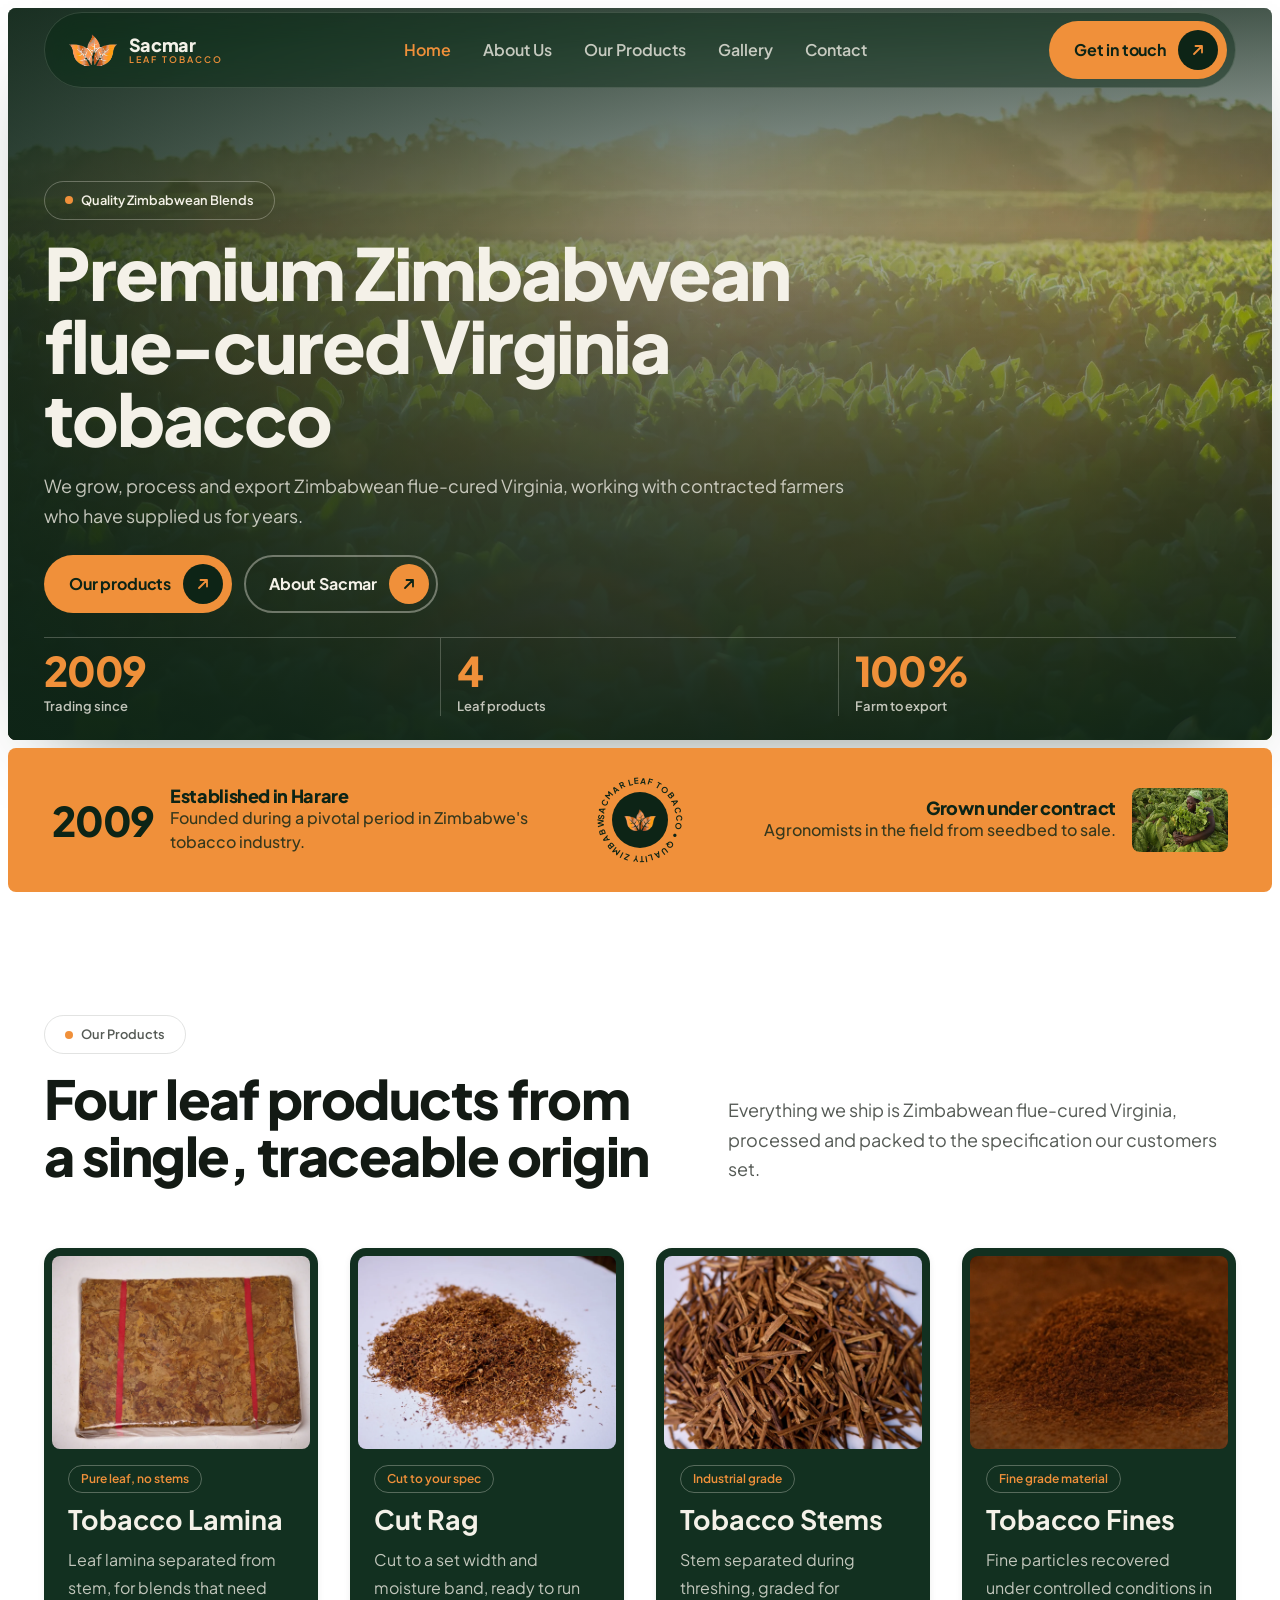
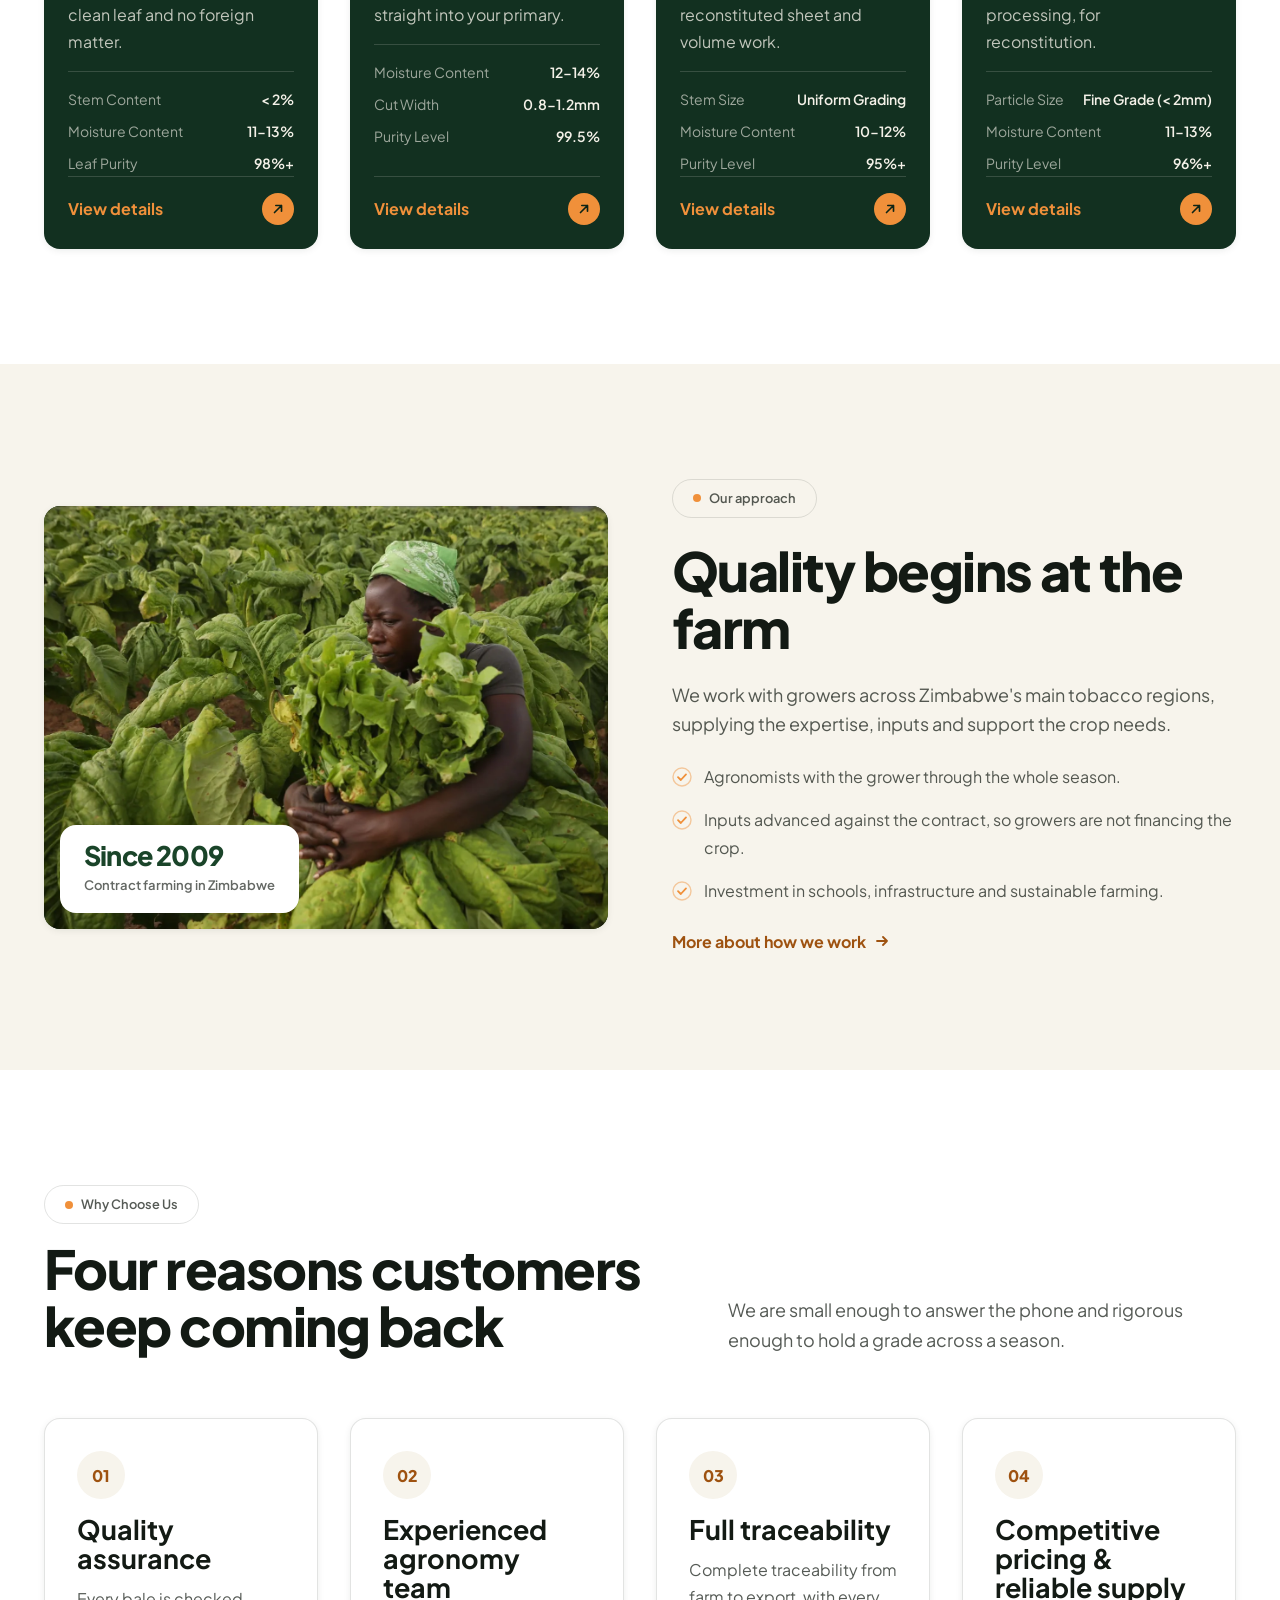
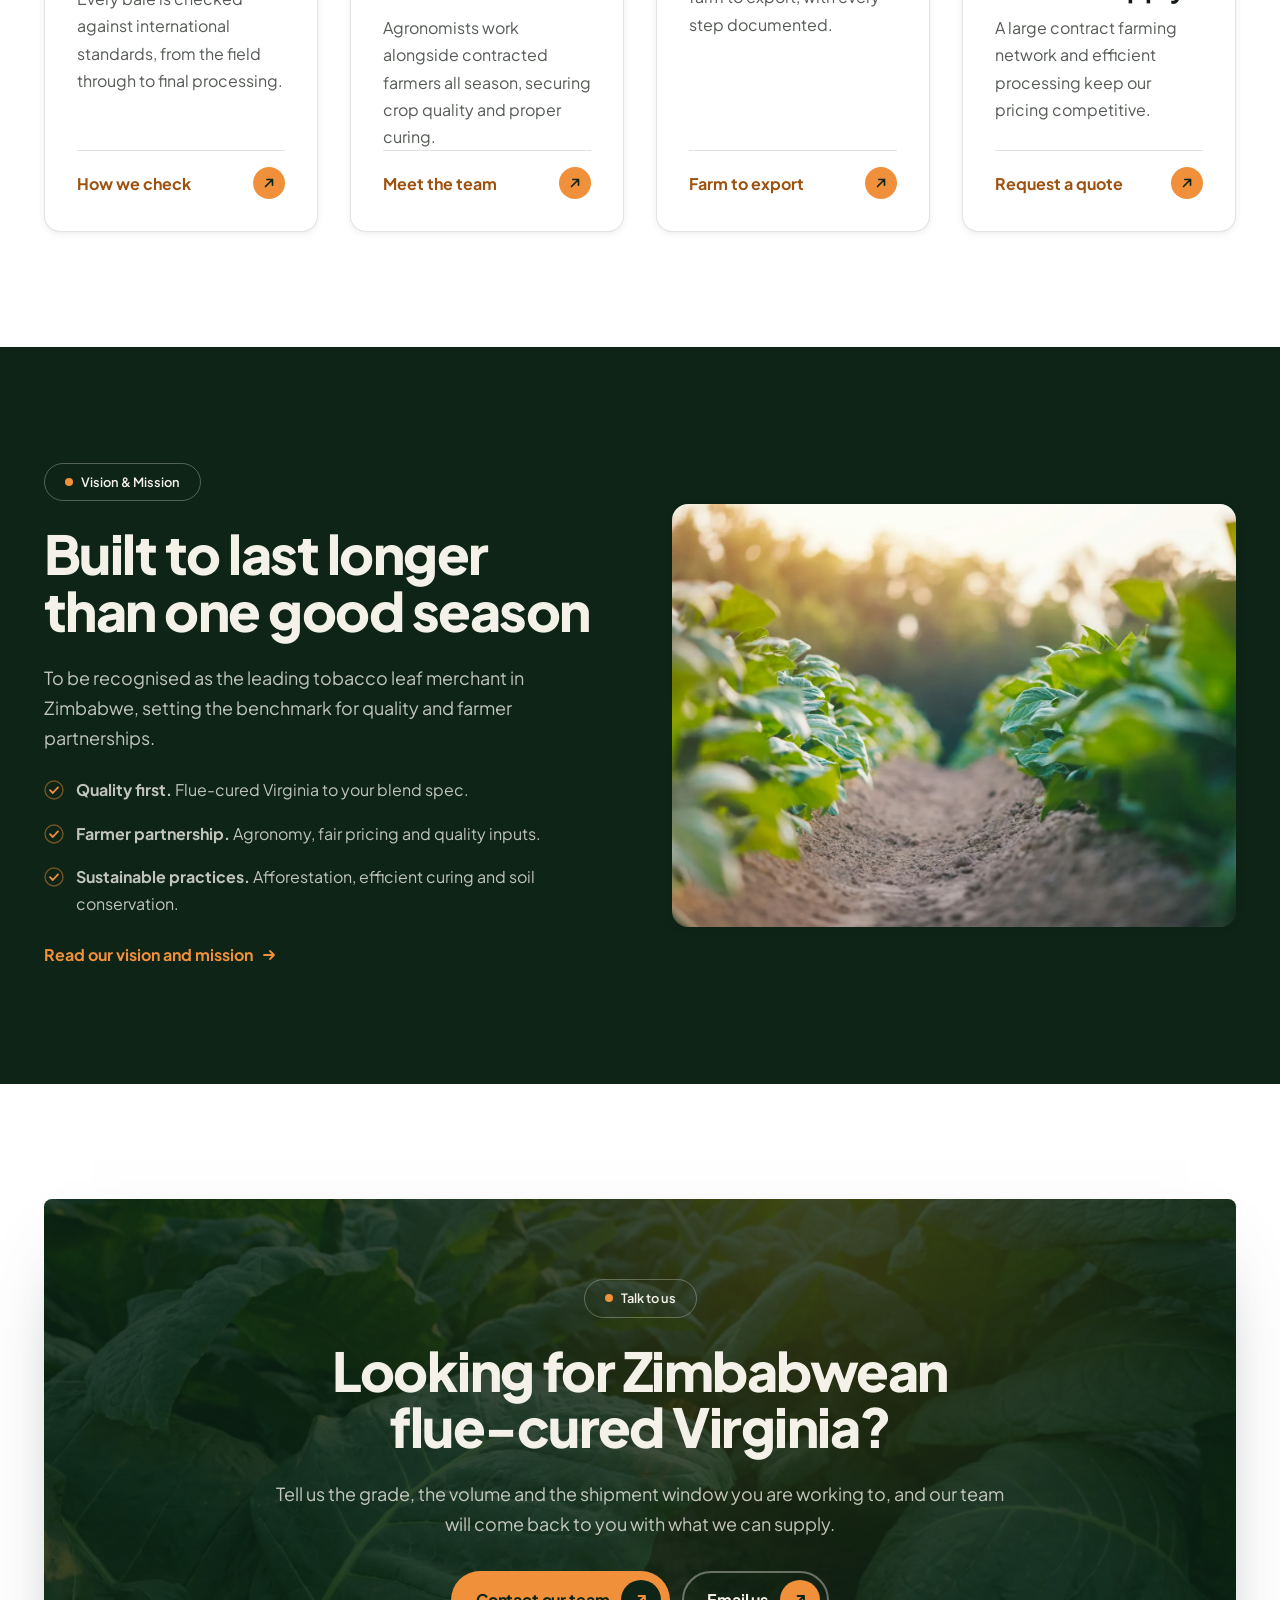
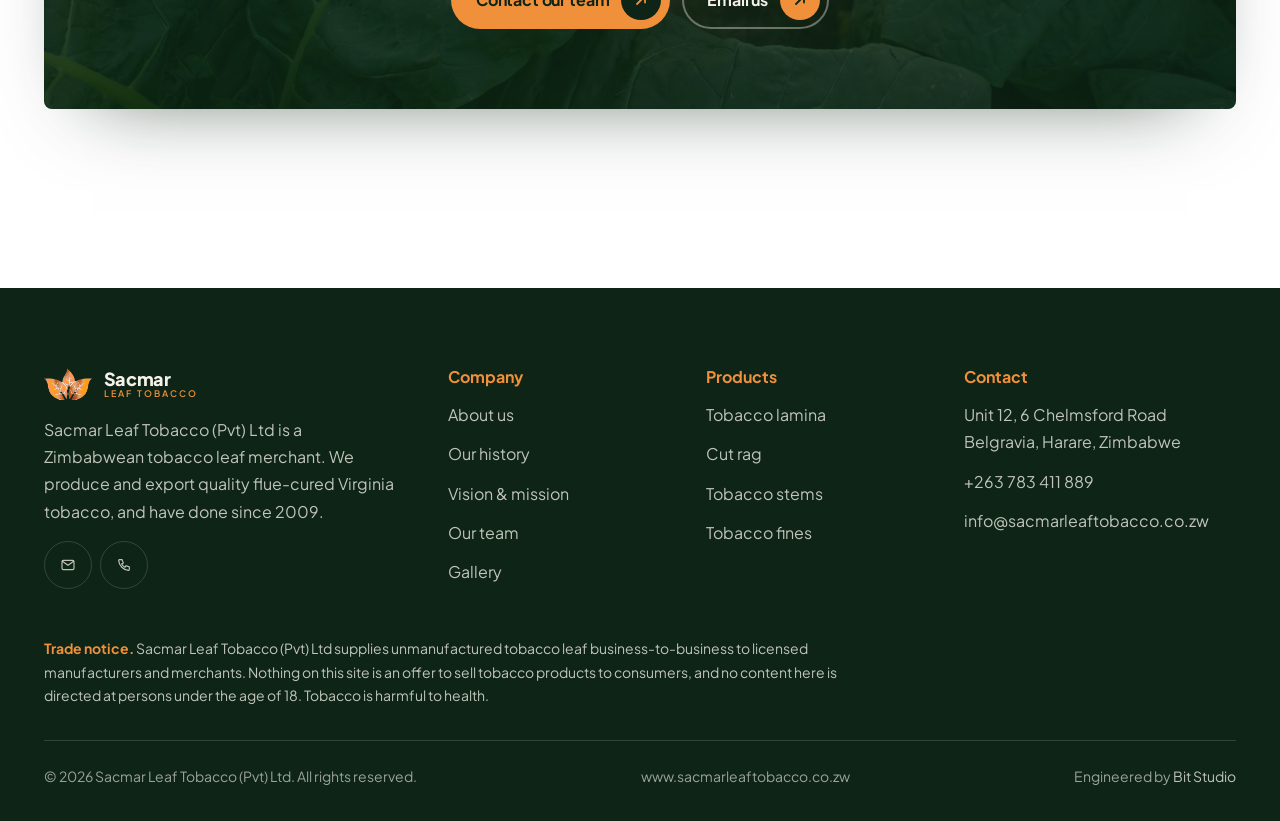
==== commit d4f1a96c: "Add a gallery page with a viewer Fifteen frames: the new blending image as a feature frame at its na" ====
--- a/index.html
+++ b/index.html
@@ -36,6 +36,7 @@
         <a href="index.html" aria-current="page">Home</a>
         <a href="about.html">About Us</a>
         <a href="products.html">Our Products</a>
+        <a href="gallery.html">Gallery</a>
         <a href="contact.html">Contact</a>
       </nav>
       <a class="btn btn--ember header-cta" href="contact.html">Get in touch <span class="btn__ic"><svg width="14" height="14" viewBox="0 0 16 16" fill="none" aria-hidden="true"><path d="M4 12 12 4M12 4H5.5M12 4v6.5" stroke="currentColor" stroke-width="1.8" stroke-linecap="round" stroke-linejoin="round"/></svg></span></a>
@@ -48,6 +49,7 @@
   <a href="index.html">Home</a>
   <a href="about.html">About Us</a>
   <a href="products.html">Our Products</a>
+  <a href="gallery.html">Gallery</a>
   <a href="contact.html">Contact</a>
   <a class="btn btn--ember" href="contact.html">Get in touch <span class="btn__ic"><svg width="14" height="14" viewBox="0 0 16 16" fill="none" aria-hidden="true"><path d="M4 12 12 4M12 4H5.5M12 4v6.5" stroke="currentColor" stroke-width="1.8" stroke-linecap="round" stroke-linejoin="round"/></svg></span></a>
 </nav>
@@ -303,6 +305,7 @@
           <li><a href="about.html#history">Our history</a></li>
           <li><a href="about.html#vision">Vision &amp; mission</a></li>
           <li><a href="about.html#team">Our team</a></li>
+          <li><a href="gallery.html">Gallery</a></li>
         </ul>
       </div>
 
--- a/assets/css/styles.css
+++ b/assets/css/styles.css
@@ -557,6 +557,77 @@
 .otherprod:hover { transform: translateY(-4px); background: var(--g-700); box-shadow: var(--shadow-card-lift); }
 .otherprod img { width: 100%; aspect-ratio: 4/3; object-fit: cover; border-radius: var(--r-nested); }
 .otherprod span { padding-inline: var(--s-4); font-weight: 700; color: var(--on-dark); font-size: var(--fs-body-lg); }
+
+/* ==================================================== 9 · GALLERY ====== */
+/* One feature frame at its native ratio (it carries its own type and the logo,
+   so it is never cropped), then a 4:3 tile grid. Tiles open a viewer; without
+   JS the link still resolves to the full image. */
+.gal-feature { margin-bottom: var(--rhythm-header-content); }
+.gal-feature__link {
+  display: block; position: relative; overflow: hidden;
+  border-radius: var(--r-panel); background: var(--g-800);
+  box-shadow: var(--shadow-card);
+  transition: box-shadow .4s var(--ease-out);
+}
+.gal-feature__link img { display: block; width: 100%; height: auto; transition: transform .6s var(--ease-out); }
+.gal-feature__link:hover { box-shadow: var(--shadow-card-lift); }
+.gal-feature__link:hover img { transform: scale(1.015); }
+
+.gal { display: grid; grid-template-columns: 1fr 1fr; gap: var(--gutter); }
+@media (min-width: 1040px) { .gal { grid-template-columns: repeat(3, 1fr); gap: var(--gutter-lg); } }
+@media (max-width: 349px)  { .gal { grid-template-columns: 1fr; } }
+
+.gal__fig { display: flex; flex-direction: column; margin: 0; }
+.gal__link {
+  display: block; position: relative; overflow: hidden;
+  aspect-ratio: 4 / 3; border-radius: var(--r-card);
+  background: var(--g-800); box-shadow: var(--shadow-card);
+  transition: transform .4s var(--ease-out), box-shadow .4s var(--ease-out);
+}
+.gal__link img { display: block; width: 100%; height: 100%; object-fit: cover; transition: transform .6s var(--ease-out); }
+.gal__link:hover { transform: translateY(-4px); box-shadow: var(--shadow-card-lift); }
+.gal__link:hover img { transform: scale(1.04); }
+.gal__cap { margin-top: var(--s-3); font-size: var(--fs-body); color: var(--ink-2); line-height: 1.5; }
+.bg-green .gal__cap, .bg-green-2 .gal__cap { color: var(--on-dark-2); }
+
+/* the zoom affordance is a hover cue, so it is not drawn on touch */
+.gal__ic {
+  position: absolute; right: var(--s-3); bottom: var(--s-3);
+  width: var(--s-10); height: var(--s-10); border-radius: var(--r-pill);
+  display: grid; place-items: center;
+  background: rgba(13, 36, 22, .62); color: var(--on-dark);
+  opacity: 0; transform: translateY(var(--s-2));
+  transition: opacity .3s var(--ease-out), transform .3s var(--ease-out);
+}
+@media (hover: none) { .gal__ic { display: none; } }
+.gal__link:hover .gal__ic, .gal__link:focus-visible .gal__ic { opacity: 1; transform: none; }
+
+/* ------------------------------------------------- the viewer ---------- */
+.lb {
+  position: fixed; inset: 0; z-index: 200;
+  display: none; grid-template-rows: auto 1fr auto;
+  background: var(--g-900);          /* solid: a translucent backdrop let the tiles behind read through */
+  padding: var(--s-6) var(--frame-pad) var(--s-8);
+}
+.lb.is-open { display: grid; }
+/* the frame is the stage and the picture is fitted inside it: sizing the image
+   itself leaves the 1fr row free to grow to the image's intrinsic height, which
+   pushes the caption and the controls back over the picture */
+.lb__stage { position: relative; min-height: 0; }
+.lb__img { position: absolute; inset: 0; width: 100%; height: 100%; object-fit: contain; }
+.lb__foot { text-align: center; padding-top: var(--s-5); }
+.lb__cap { color: var(--on-dark); font-size: var(--fs-body); }
+.lb__controls { display: flex; align-items: center; justify-content: center; gap: var(--s-4); margin-top: var(--s-4); }
+.lb__count { color: var(--on-dark-3); font-size: var(--fs-body); min-width: 7ch; }
+.lb__btn {
+  width: var(--s-12); height: var(--s-12); border-radius: var(--r-pill);
+  display: grid; place-items: center; cursor: pointer;
+  border: 1px solid rgba(244, 241, 232, .28); background: transparent; color: var(--on-dark);
+  transition: background .3s var(--ease), border-color .3s var(--ease);
+}
+.lb__btn:hover { background: var(--ember); border-color: var(--ember); color: var(--g-900); }
+/* the close control gets its own row, so it never sits on the picture */
+.lb__close { justify-self: end; margin-bottom: var(--s-4); }
 
 /* ===================================================== 9 · FOOTER ===== */
 .site-footer { background: var(--g-900); color: var(--on-dark); margin-top: var(--s-16); }
@@ -766,6 +837,10 @@
   .grid--tiles { grid-template-columns: 1fr 1fr; column-gap: var(--gutter); }
   .otherprods  { grid-template-columns: 1fr 1fr; column-gap: var(--gutter); }
   .otherprod span { font-size: var(--fs-body); }
+
+  /* a name is not a display heading in a 170px tile: at the display-md size a
+     three-word name takes three lines and the two cards stop aligning */
+  .person h3 { font-size: var(--fs-body-xl); min-height: 2lh; }  /* roles stay on one line across the pair */
 }
 
 /* footer link columns are tiles too: two up instead of one tall stack */
